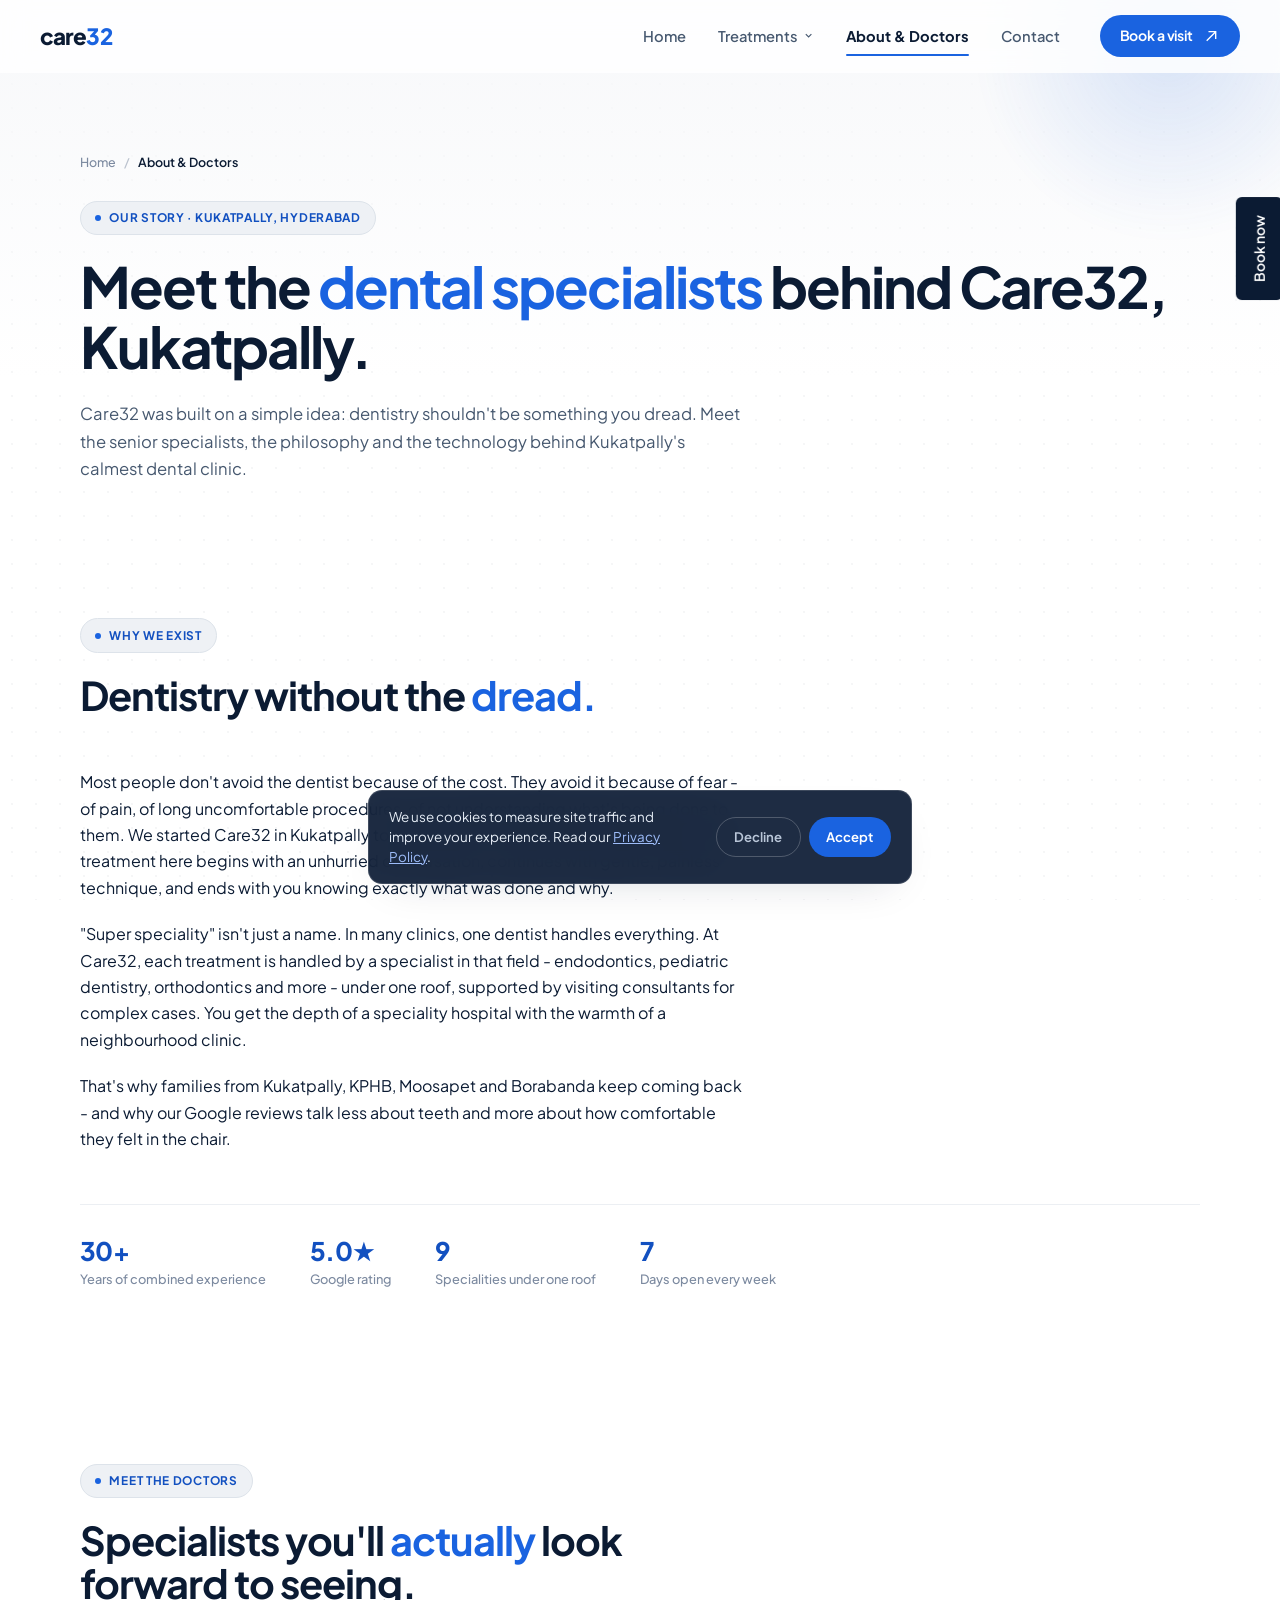
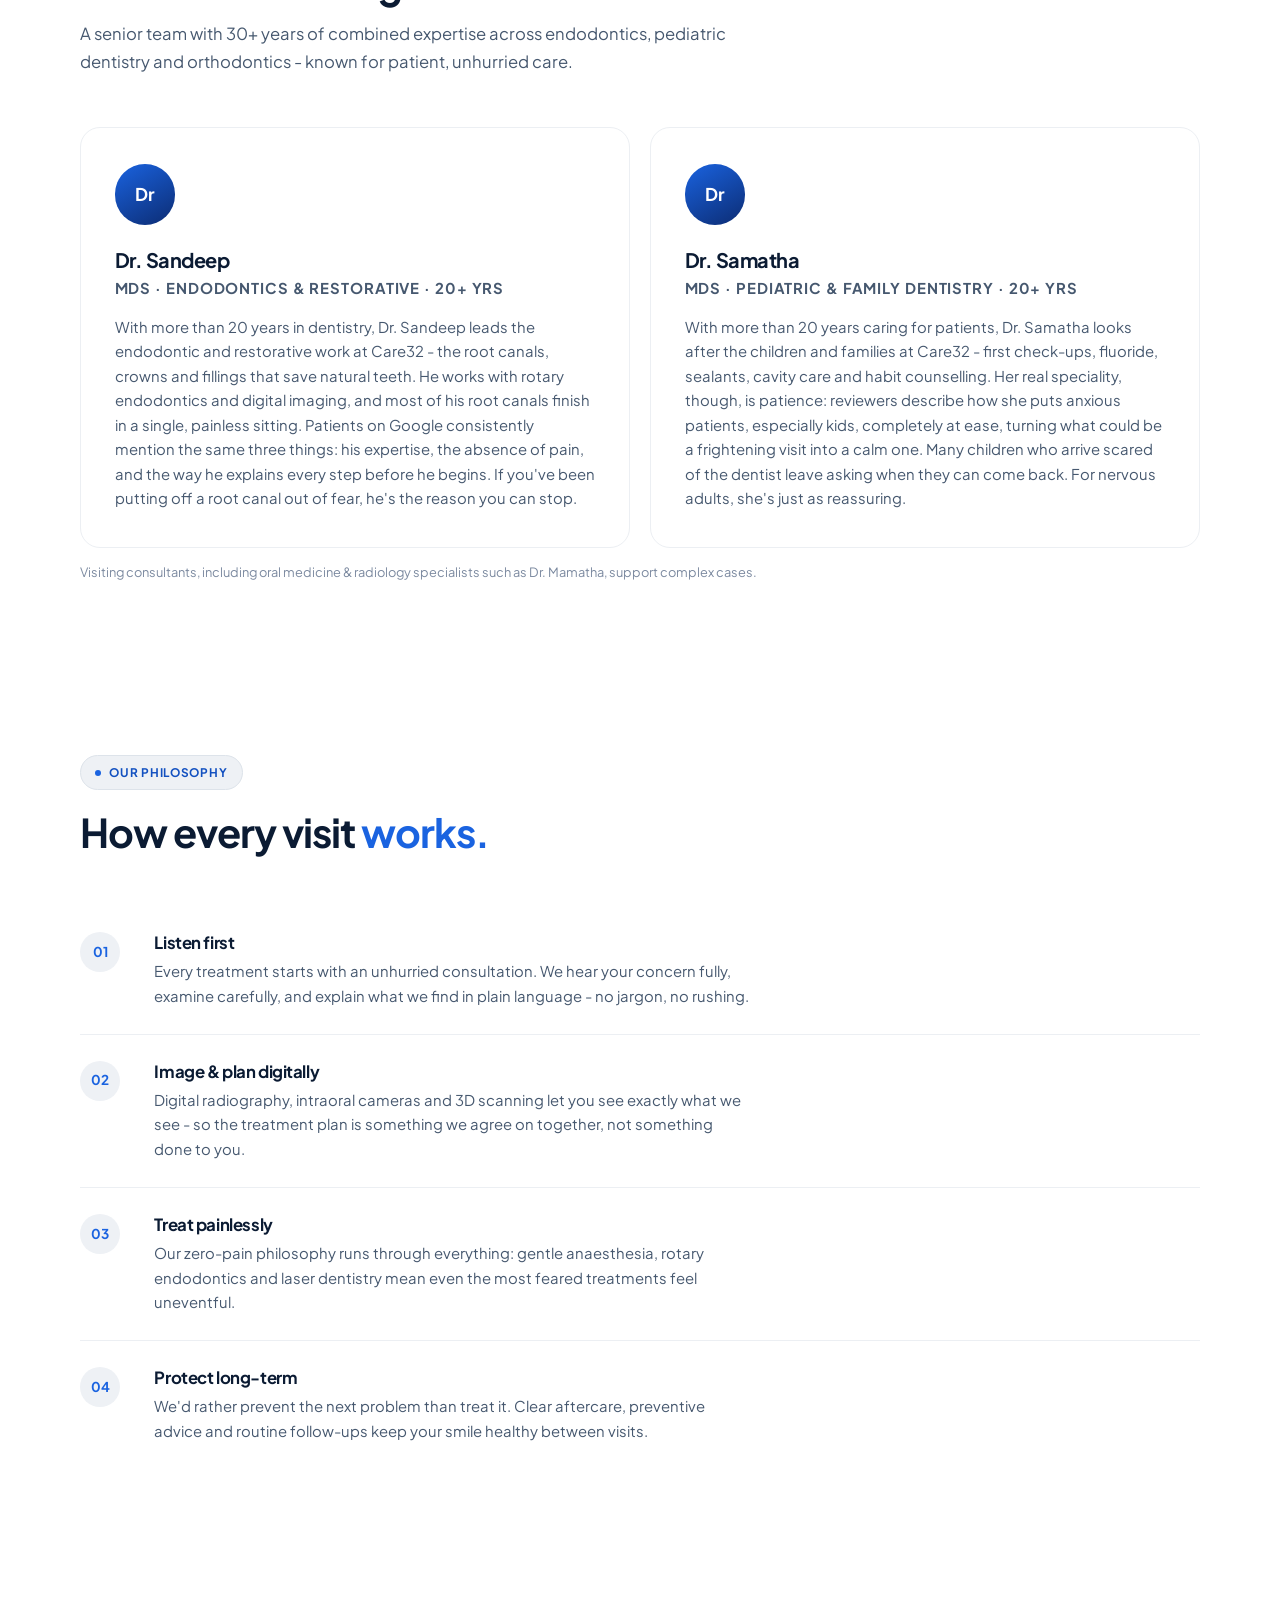
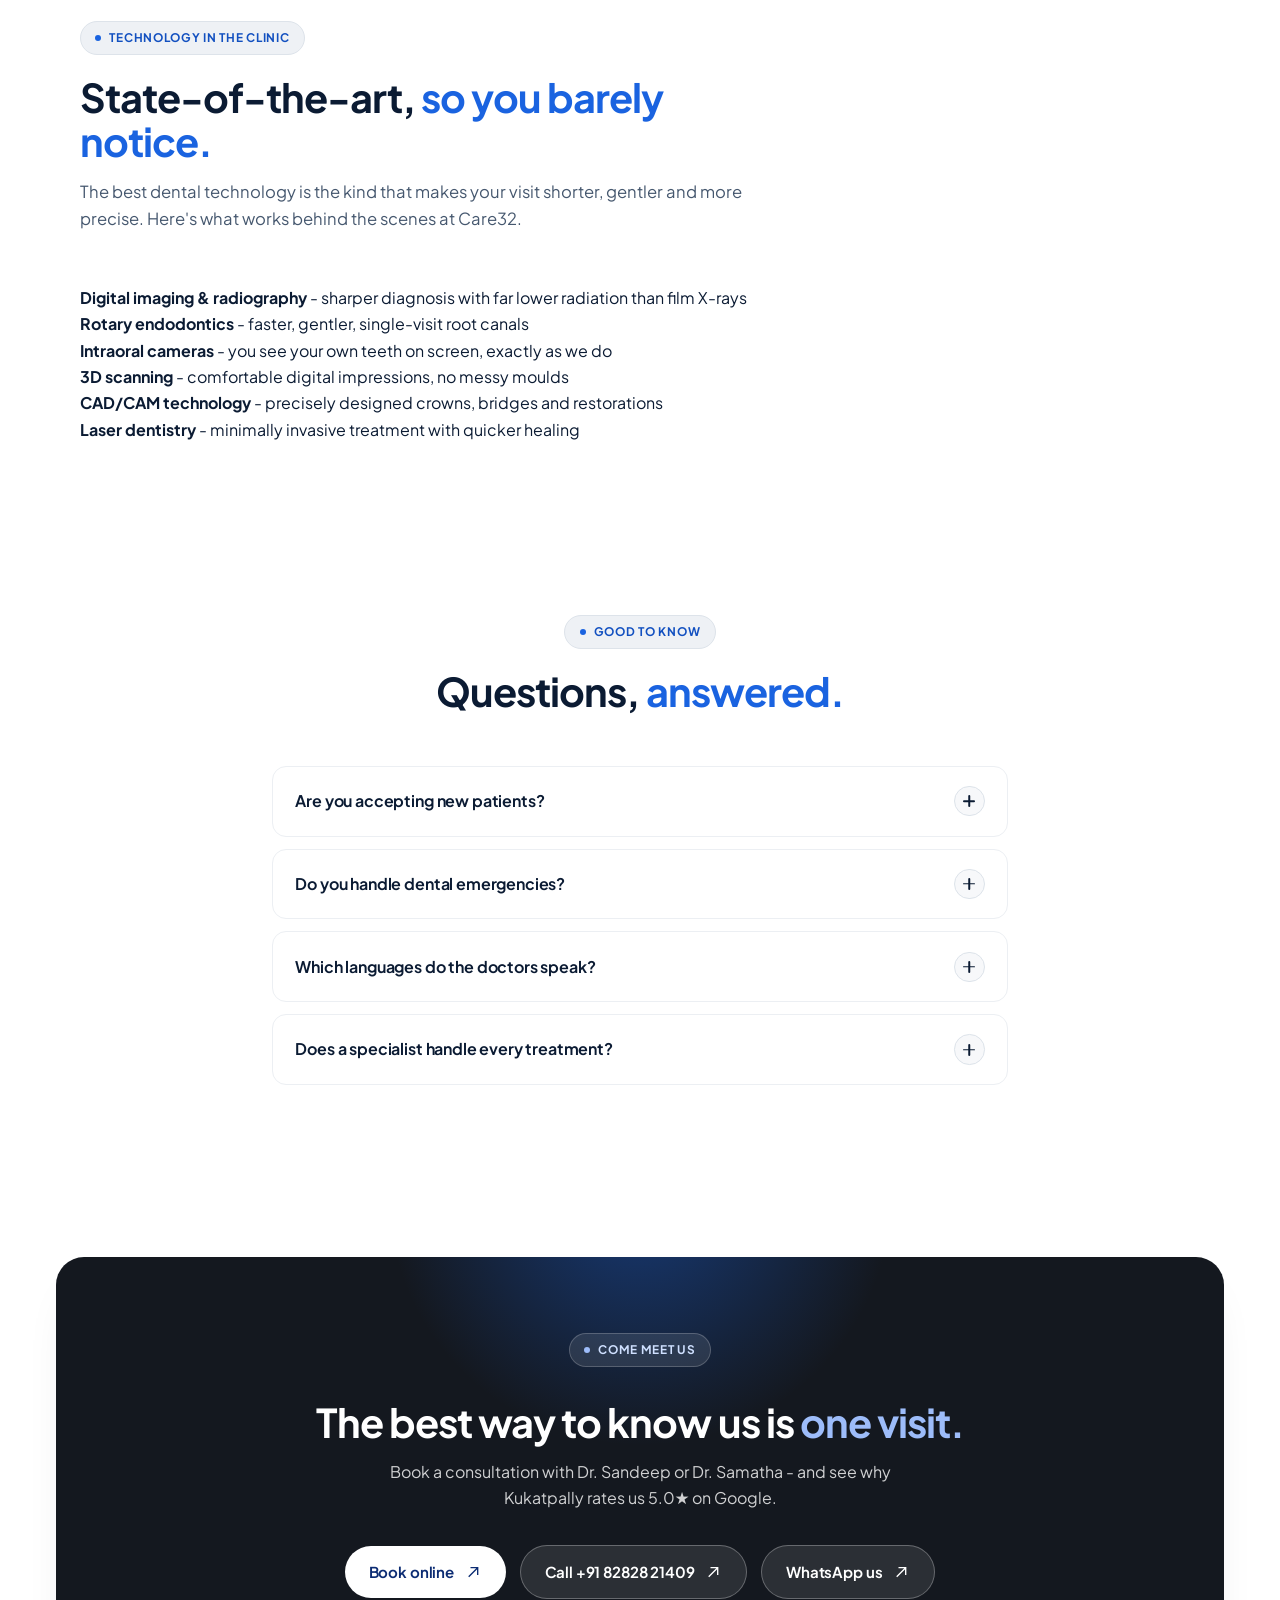
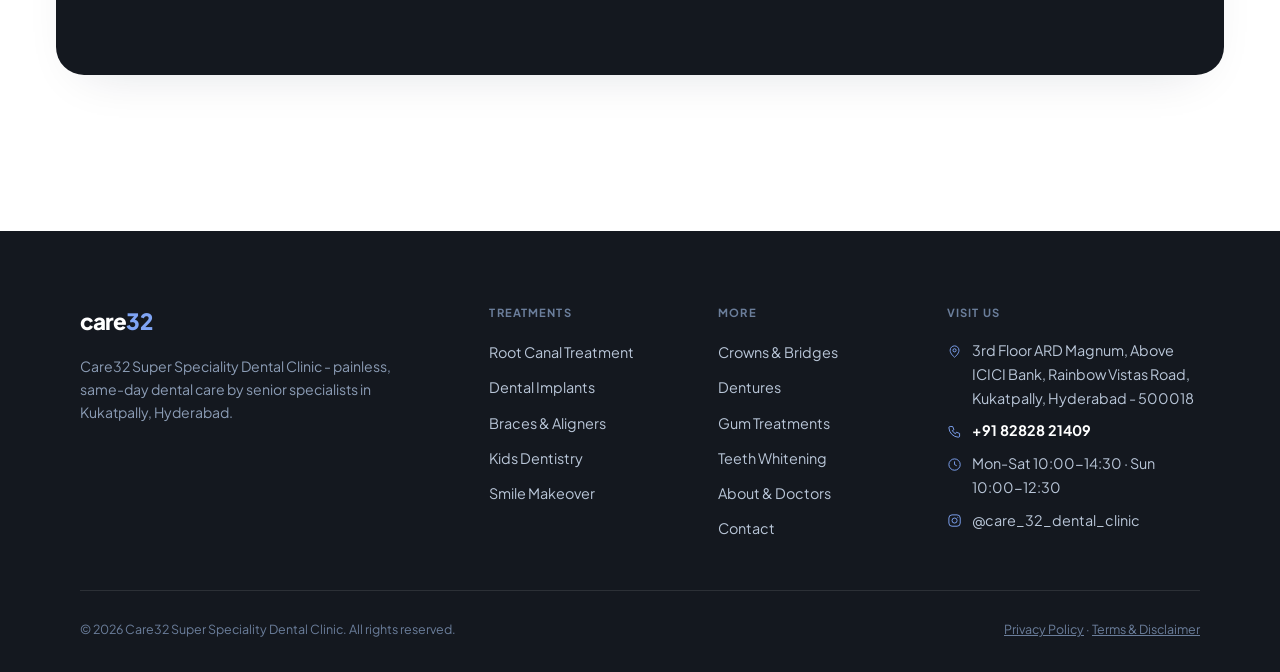
==== website/about.html @ 5b1e0d1e "Improve smile-explorer teeth; remove empty before/after slider - Smile explorer: redraw teeth as an " ====
<!DOCTYPE html>
<html lang="en-IN">
<head>
  <meta charset="UTF-8">
  <meta name="viewport" content="width=device-width, initial-scale=1.0">
  <title>About Us &amp; Our Dentists in Kukatpally | Care32</title>
  <meta name="description" content="Meet Dr. Sandeep & Dr. Samatha at Care32, Kukatpally - 30+ years of combined specialist expertise, painless treatment philosophy and a 5★ Google rating.">
  <link rel="canonical" href="https://www.care32.co.in/about.html">
  <meta property="og:type" content="website">
  <meta property="og:title" content="About Us &amp; Our Dentists in Kukatpally | Care32">
  <meta property="og:description" content="The story, specialists and technology behind Care32 Super Speciality Dental Clinic in Kukatpally, Hyderabad - anxiety-free dentistry by a senior team.">
  <meta property="og:url" content="https://www.care32.co.in/about.html">
  <meta property="og:locale" content="en_IN">
  <meta property="og:site_name" content="Care32 Super Speciality Dental Clinic">
  <link rel="preconnect" href="https://fonts.googleapis.com">
  <link rel="preconnect" href="https://fonts.gstatic.com" crossorigin>
  <link href="https://fonts.googleapis.com/css2?family=Plus+Jakarta+Sans:wght@400;500;600;700;800&display=swap" rel="stylesheet">
  <link rel="stylesheet" href="css/styles.css?v=36">
  <script type="application/ld+json">
  {
    "@context": "https://schema.org",
    "@graph": [
      {
        "@type": "AboutPage",
        "@id": "https://www.care32.co.in/about.html#webpage",
        "url": "https://www.care32.co.in/about.html",
        "name": "About Us & Our Dentists in Kukatpally | Care32",
        "about": { "@id": "https://www.care32.co.in/#clinic" },
        "lastReviewed": "2026-06-12"
      },
      {
        "@type": "Dentist",
        "@id": "https://www.care32.co.in/#clinic",
        "name": "Care32 Super Speciality Dental Clinic",
        "url": "https://www.care32.co.in/",
        "telephone": "+91-8282821409",
        "priceRange": "₹₹",
        "image": "https://www.care32.co.in/assets/care32-clinic.jpg",
        "address": {
          "@type": "PostalAddress",
          "streetAddress": "3rd Floor, ARD Magnum, Above ICICI Bank, Rainbow Vistas Road",
          "addressLocality": "Kukatpally, Hyderabad",
          "addressRegion": "Telangana",
          "postalCode": "500018",
          "addressCountry": "IN"
        },
        "hasMap": "https://www.google.com/maps/search/?api=1&query=Care32+Super+Speciality+Dental+Clinic+Kukatpally+Hyderabad",
        "openingHoursSpecification": [
          { "@type": "OpeningHoursSpecification", "dayOfWeek": ["Monday","Tuesday","Wednesday","Thursday","Friday","Saturday"], "opens": "10:00", "closes": "14:30" },
          { "@type": "OpeningHoursSpecification", "dayOfWeek": "Sunday", "opens": "10:00", "closes": "12:30" }
        ],
        "sameAs": [
          "https://www.instagram.com/care_32_dental_clinic"
        ],
        "medicalSpecialty": "Dentistry",
        "knowsAbout": ["Root Canal Treatment","Dental Implants","Dental Crowns and Bridges","Dentures","Braces and Clear Aligners","Pediatric Dentistry","Gum Disease Treatment","Teeth Whitening","Smile Makeover"]
      },
      {
        "@type": "Person",
        "name": "Dr. Sandeep",
        "jobTitle": "Dentist - Endodontics & Restorative Dentistry",
        "hasCredential": { "@type": "EducationalOccupationalCredential", "credentialCategory": "degree", "name": "MDS (Master of Dental Surgery)" },
        "knowsAbout": ["Root Canal Treatment","Dental Crowns","Restorative Dentistry"],
        "worksFor": { "@id": "https://www.care32.co.in/#clinic" }
      },
      {
        "@type": "Person",
        "name": "Dr. Samatha",
        "jobTitle": "Dentist - Pediatric & Family Dentistry",
        "hasCredential": { "@type": "EducationalOccupationalCredential", "credentialCategory": "degree", "name": "MDS (Master of Dental Surgery)" },
        "knowsAbout": ["Pediatric Dentistry","Preventive Dentistry","Family Dentistry"],
        "worksFor": { "@id": "https://www.care32.co.in/#clinic" }
      },
      {
        "@type": "BreadcrumbList",
        "itemListElement": [
          { "@type": "ListItem", "position": 1, "name": "Home", "item": "https://www.care32.co.in/" },
          { "@type": "ListItem", "position": 2, "name": "About & Doctors", "item": "https://www.care32.co.in/about.html" }
        ]
      }
    ]
  }
  </script>
</head>
<body>
  <!-- NAV -->
  <header class="nav-wrap">
    <nav class="nav" aria-label="Primary">
      <a class="nav-logo" href="index.html">care<span>32</span></a>
      <div class="nav-links">
        <a href="index.html">Home</a>
        <div class="nav-dd">
          <button class="nav-dd-trigger" aria-expanded="false" aria-haspopup="true">Treatments
            <svg viewBox="0 0 16 16" fill="none" stroke="currentColor" stroke-width="1.6" aria-hidden="true"><path d="M4 6l4 4 4-4"/></svg>
          </button>
          <div class="nav-dd-menu" role="menu">
            <a href="treatments/root-canal-treatment.html" role="menuitem">Root Canal Treatment</a>
            <a href="treatments/dental-implants.html" role="menuitem">Dental Implants</a>
            <a href="treatments/braces-and-clear-aligners.html" role="menuitem">Braces &amp; Clear Aligners</a>
            <a href="treatments/kids-dentistry.html" role="menuitem">Kids Dentistry</a>
            <a href="treatments/smile-makeover.html" role="menuitem">Smile Makeover</a>
            <a href="treatments/dental-crowns-and-bridges.html" role="menuitem">Crowns &amp; Bridges</a>
            <a href="treatments/dentures.html" role="menuitem">Dentures</a>
            <a href="treatments/gum-disease-treatment.html" role="menuitem">Gum Treatments</a>
            <a href="treatments/teeth-whitening.html" role="menuitem">Teeth Whitening</a>
            <a class="nav-dd-all" href="index.html#treatments" role="menuitem">View all treatments
              <svg viewBox="0 0 16 16" fill="none" stroke="currentColor" stroke-width="1.6" aria-hidden="true"><path d="M2 8h12M9 3l5 5-5 5"/></svg>
            </a>
          </div>
        </div>
        <a href="about.html" aria-current="page">About&nbsp;&amp;&nbsp;Doctors</a>
        <a href="contact.html">Contact</a>
      </div>
      <a class="btn btn-primary nav-cta" href="https://care32.setmore.com/" target="_blank" rel="noopener">
        Book a visit
        <span class="btn-orb"><svg viewBox="0 0 16 16" fill="none" stroke="currentColor" stroke-width="1.5"><path d="M3 13L13 3M5 3h8v8"/></svg></span>
      </a>
      <button class="nav-burger" aria-label="Open menu" aria-expanded="false"><span></span><span></span></button>
    </nav>
  </header>

  <!-- FULLSCREEN MENU -->
  <div class="menu-overlay">
    <nav aria-label="Mobile">
      <a href="index.html"><small>01</small> Home</a>
      <a href="index.html#treatments"><small>02</small> Treatments</a>
      <div class="menu-treat">
        <a href="treatments/root-canal-treatment.html">Root Canal</a>
        <a href="treatments/dental-implants.html">Dental Implants</a>
        <a href="treatments/braces-and-clear-aligners.html">Braces &amp; Aligners</a>
        <a href="treatments/kids-dentistry.html">Kids Dentistry</a>
        <a href="treatments/smile-makeover.html">Smile Makeover</a>
        <a href="treatments/dental-crowns-and-bridges.html">Crowns &amp; Bridges</a>
        <a href="treatments/dentures.html">Dentures</a>
        <a href="treatments/gum-disease-treatment.html">Gum Treatments</a>
        <a href="treatments/teeth-whitening.html">Teeth Whitening</a>
      </div>
      <a href="about.html" aria-current="page"><small>03</small> About &amp; Doctors</a>
      <a href="contact.html"><small>04</small> Contact</a>
      <a href="tel:+918282821409"><small>05</small> Book a visit</a>
    </nav>
    <div class="menu-meta">
      3rd Floor ARD Magnum, Rainbow Vistas Road, Kukatpally · <a href="tel:+918282821409">+91 82828 21409</a>
    </div>
  </div>

  <main>
    <!-- PAGE HERO -->
    <section class="page-hero">
      <div class="hero-bg" aria-hidden="true"></div>
      <div class="container">
        <ol class="breadcrumb" data-reveal>
          <li><a href="index.html">Home</a></li>
          <li aria-current="page">About &amp; Doctors</li>
        </ol>
        <p class="eyebrow" data-reveal>Our story · Kukatpally, Hyderabad</p>
        <h1 data-reveal>Meet the <em>dental specialists</em> behind Care32, Kukatpally.</h1>
        <p class="lede" data-reveal style="margin-top:1.5rem;">Care32 was built on a simple idea: dentistry shouldn't be something you dread. Meet the senior specialists, the philosophy and the technology behind Kukatpally's calmest dental clinic.</p>
      </div>
    </section>

    <!-- WHY WE EXIST -->
    <section class="section-tight">
      <div class="container">
        <div class="section-head" data-reveal>
          <p class="eyebrow">Why we exist</p>
          <h2>Dentistry without the <em>dread.</em></h2>
        </div>
        <div class="section-head" data-reveal>
          <p>Most people don't avoid the dentist because of the cost. They avoid it because of fear - of pain, of long uncomfortable procedures, of not understanding what's being done to them. We started Care32 in Kukatpally to take all three of those fears off the table. Every treatment here begins with an unhurried conversation, continues with gentle, painless technique, and ends with you knowing exactly what was done and why.</p>
          <p style="margin-top:1.25rem;">"Super speciality" isn't just a name. In many clinics, one dentist handles everything. At Care32, each treatment is handled by a specialist in that field - endodontics, pediatric dentistry, orthodontics and more - under one roof, supported by visiting consultants for complex cases. You get the depth of a speciality hospital with the warmth of a neighbourhood clinic.</p>
          <p style="margin-top:1.25rem;">That's why families from Kukatpally, KPHB, Moosapet and Borabanda keep coming back - and why our Google reviews talk less about teeth and more about how comfortable they felt in the chair.</p>
        </div>
        <div class="hero-trust" data-reveal-group>
          <div data-reveal><strong><span data-count="30" data-suffix="+">0</span></strong><span>Years of combined experience</span></div>
          <div data-reveal><strong><span data-count="5" data-suffix=".0★">0</span></strong><span>Google rating</span></div>
          <div data-reveal><strong><span data-count="9">0</span></strong><span>Specialities under one roof</span></div>
          <div data-reveal><strong><span data-count="7">0</span></strong><span>Days open every week</span></div>
        </div>
      </div>
    </section>

    <!-- DOCTORS -->
    <section class="section" id="doctors">
      <div class="container">
        <div class="section-head" data-reveal>
          <p class="eyebrow">Meet the doctors</p>
          <h2>Specialists you'll <em>actually</em> look forward to seeing.</h2>
          <p class="lede">A senior team with 30+ years of combined expertise across endodontics, pediatric dentistry and orthodontics - known for patient, unhurried care.</p>
        </div>
        <div class="doctor-grid" data-reveal-group>
          <div class="doctor-card" data-reveal>
            <div class="doctor-core" data-spot>
              <div class="doctor-avatar">Dr</div>
              <h3>Dr. Sandeep</h3>
              <p class="doctor-role">MDS · Endodontics &amp; Restorative · 20+ yrs</p>
              <p>With more than 20 years in dentistry, Dr. Sandeep leads the endodontic and restorative work at Care32 - the root canals, crowns and fillings that save natural teeth. He works with rotary endodontics and digital imaging, and most of his root canals finish in a single, painless sitting. Patients on Google consistently mention the same three things: his expertise, the absence of pain, and the way he explains every step before he begins. If you've been putting off a root canal out of fear, he's the reason you can stop.</p>
            </div>
          </div>
          <div class="doctor-card" data-reveal>
            <div class="doctor-core" data-spot>
              <div class="doctor-avatar">Dr</div>
              <h3>Dr. Samatha</h3>
              <p class="doctor-role">MDS · Pediatric &amp; Family Dentistry · 20+ yrs</p>
              <p>With more than 20 years caring for patients, Dr. Samatha looks after the children and families at Care32 - first check-ups, fluoride, sealants, cavity care and habit counselling. Her real speciality, though, is patience: reviewers describe how she puts anxious patients, especially kids, completely at ease, turning what could be a frightening visit into a calm one. Many children who arrive scared of the dentist leave asking when they can come back. For nervous adults, she's just as reassuring.</p>
            </div>
          </div>
        </div>
        <p class="table-note" data-reveal>Visiting consultants, including oral medicine &amp; radiology specialists such as Dr. Mamatha, support complex cases.</p>
      </div>
    </section>

    <!-- PHILOSOPHY -->
    <section class="section-tight">
      <div class="container">
        <div class="section-head" data-reveal>
          <p class="eyebrow">Our philosophy</p>
          <h2>How every visit <em>works.</em></h2>
        </div>
        <div class="steps" data-reveal>
          <div class="step"><div class="step-num">01</div><div><h3>Listen first</h3><p>Every treatment starts with an unhurried consultation. We hear your concern fully, examine carefully, and explain what we find in plain language - no jargon, no rushing.</p></div></div>
          <div class="step"><div class="step-num">02</div><div><h3>Image &amp; plan digitally</h3><p>Digital radiography, intraoral cameras and 3D scanning let you see exactly what we see - so the treatment plan is something we agree on together, not something done to you.</p></div></div>
          <div class="step"><div class="step-num">03</div><div><h3>Treat painlessly</h3><p>Our zero-pain philosophy runs through everything: gentle anaesthesia, rotary endodontics and laser dentistry mean even the most feared treatments feel uneventful.</p></div></div>
          <div class="step"><div class="step-num">04</div><div><h3>Protect long-term</h3><p>We'd rather prevent the next problem than treat it. Clear aftercare, preventive advice and routine follow-ups keep your smile healthy between visits.</p></div></div>
        </div>
      </div>
    </section>

    <!-- TECHNOLOGY -->
    <section class="section-tight">
      <div class="container">
        <div class="section-head" data-reveal>
          <p class="eyebrow">Technology in the clinic</p>
          <h2>State-of-the-art, <em>so you barely notice.</em></h2>
          <p class="lede">The best dental technology is the kind that makes your visit shorter, gentler and more precise. Here's what works behind the scenes at Care32.</p>
        </div>
        <ul class="ticks" data-reveal>
          <li><strong>Digital imaging &amp; radiography</strong> - sharper diagnosis with far lower radiation than film X-rays</li>
          <li><strong>Rotary endodontics</strong> - faster, gentler, single-visit root canals</li>
          <li><strong>Intraoral cameras</strong> - you see your own teeth on screen, exactly as we do</li>
          <li><strong>3D scanning</strong> - comfortable digital impressions, no messy moulds</li>
          <li><strong>CAD/CAM technology</strong> - precisely designed crowns, bridges and restorations</li>
          <li><strong>Laser dentistry</strong> - minimally invasive treatment with quicker healing</li>
        </ul>
      </div>
    </section>

    <!-- FAQ -->
    <section class="section" id="faq">
      <div class="container">
        <div class="section-head centered" data-reveal>
          <p class="eyebrow">Good to know</p>
          <h2>Questions, <em>answered.</em></h2>
        </div>
        <div class="faq-list" data-reveal>
          <div class="faq-item">
            <button class="faq-q" aria-expanded="false">Are you accepting new patients?<span class="faq-x"></span></button>
            <div class="faq-a"><p>Yes - new patients and families are always welcome. Call or WhatsApp <a href="tel:+918282821409">+91 82828 21409</a> and we'll usually confirm a slot the same day. Walk-ins are welcome too, though booked patients are seen first.</p></div>
          </div>
          <div class="faq-item">
            <button class="faq-q" aria-expanded="false">Do you handle dental emergencies?<span class="faq-x"></span></button>
            <div class="faq-a"><p>If you're in sudden pain, have a swelling, or have broken or knocked out a tooth, call us right away on <a href="tel:+918282821409">+91 82828 21409</a>. We'll guide you on what to do immediately and fit you in as early as possible.</p></div>
          </div>
          <div class="faq-item">
            <button class="faq-q" aria-expanded="false">Which languages do the doctors speak?<span class="faq-x"></span></button>
            <div class="faq-a"><p>Our team consults in Telugu, Hindi and English - so you can describe your concern, and understand your treatment plan, in the language you're most comfortable with.</p></div>
          </div>
          <div class="faq-item">
            <button class="faq-q" aria-expanded="false">Does a specialist handle every treatment?<span class="faq-x"></span></button>
            <div class="faq-a"><p>Yes - that's exactly what "super speciality" means. Each treatment is handled by a doctor focused on that field, from endodontics to pediatric dentistry and orthodontics, with visiting consultants supporting complex cases.</p></div>
          </div>
        </div>
      </div>
    </section>

    <!-- CTA -->
    <section class="cta-band section-tight">
      <div class="cta-shell" data-reveal>
        <div class="cta-core">
          <p class="eyebrow">Come meet us</p>
          <h2>The best way to know us is <em>one visit.</em></h2>
          <p>Book a consultation with Dr. Sandeep or Dr. Samatha - and see why Kukatpally rates us 5.0★ on Google.</p>
          <div class="hero-actions">
            <a class="btn btn-light" href="https://care32.setmore.com/" target="_blank" rel="noopener">Book online <span class="btn-orb"><svg viewBox="0 0 16 16" fill="none" stroke="currentColor" stroke-width="1.5"><path d="M3 13L13 3M5 3h8v8"/></svg></span></a>
            <a class="btn btn-ghost" href="tel:+918282821409">Call +91 82828 21409 <span class="btn-orb"><svg viewBox="0 0 16 16" fill="none" stroke="currentColor" stroke-width="1.5"><path d="M3 13L13 3M5 3h8v8"/></svg></span></a>
            <a class="btn btn-ghost" href="https://wa.me/918282821409" rel="noopener" target="_blank">
              WhatsApp us
              <span class="btn-orb"><svg viewBox="0 0 16 16" fill="none" stroke="currentColor" stroke-width="1.5"><path d="M3 13L13 3M5 3h8v8"/></svg></span>
            </a>
          </div>
        </div>
      </div>
    </section>
  </main>

  <!-- FOOTER -->
  <footer class="footer">
    <div class="container">
      <div class="footer-grid">
        <div class="footer-brand">
          <a class="nav-logo" href="index.html">care<span>32</span></a>
          <p>Care32 Super Speciality Dental Clinic - painless, same-day dental care by senior specialists in Kukatpally, Hyderabad.</p>
        </div>
        <div>
          <h4>Treatments</h4>
          <ul>
            <li><a href="treatments/root-canal-treatment.html">Root Canal Treatment</a></li>
            <li><a href="treatments/dental-implants.html">Dental Implants</a></li>
            <li><a href="treatments/braces-and-clear-aligners.html">Braces &amp; Aligners</a></li>
            <li><a href="treatments/kids-dentistry.html">Kids Dentistry</a></li>
            <li><a href="treatments/smile-makeover.html">Smile Makeover</a></li>
          </ul>
        </div>
        <div>
          <h4>More</h4>
          <ul>
            <li><a href="treatments/dental-crowns-and-bridges.html">Crowns &amp; Bridges</a></li>
            <li><a href="treatments/dentures.html">Dentures</a></li>
            <li><a href="treatments/gum-disease-treatment.html">Gum Treatments</a></li>
            <li><a href="treatments/teeth-whitening.html">Teeth Whitening</a></li>
            <li><a href="about.html">About &amp; Doctors</a></li>
            <li><a href="contact.html">Contact</a></li>
          </ul>
        </div>
        <div>
          <h4>Visit us</h4>
          <ul class="footer-contact">
            <li><span><svg class="ico" viewBox="0 0 24 24" fill="none" stroke="currentColor" stroke-width="1.5" aria-hidden="true"><path d="M12 21s-7-5.2-7-11a7 7 0 0 1 14 0c0 5.8-7 11-7 11z"/><circle cx="12" cy="10" r="2.5"/></svg></span><span>3rd Floor ARD Magnum, Above ICICI Bank, Rainbow Vistas Road, Kukatpally, Hyderabad - 500018</span></li>
            <li><span><svg class="ico" viewBox="0 0 24 24" fill="none" stroke="currentColor" stroke-width="1.5" aria-hidden="true"><path d="M5 4h4l2 5-2.5 1.5a11 11 0 0 0 5 5L15 13l5 2v4a2 2 0 0 1-2 2A16 16 0 0 1 3 6a2 2 0 0 1 2-2z"/></svg></span><a href="tel:+918282821409"><strong>+91 82828 21409</strong></a></li>
            <li><span><svg class="ico" viewBox="0 0 24 24" fill="none" stroke="currentColor" stroke-width="1.5" aria-hidden="true"><circle cx="12" cy="12" r="9"/><path d="M12 7v5l3.5 2"/></svg></span><span>Mon-Sat 10:00-14:30 · Sun 10:00-12:30</span></li>
            <li><span><svg class="ico" viewBox="0 0 24 24" fill="none" stroke="currentColor" stroke-width="1.5" aria-hidden="true"><rect x="3" y="3" width="18" height="18" rx="5"/><circle cx="12" cy="12" r="4"/><circle cx="17.2" cy="6.8" r="0.8" fill="currentColor" stroke="none"/></svg></span><a href="https://www.instagram.com/care_32_dental_clinic" rel="noopener" target="_blank">@care_32_dental_clinic</a></li>
          </ul>
        </div>
      </div>
      <div class="footer-bottom">
        <span>© 2026 Care32 Super Speciality Dental Clinic. All rights reserved.</span>
        <span><a href="privacy-policy.html">Privacy Policy</a> · <a href="terms.html">Terms &amp; Disclaimer</a></span>
      </div>
    </div>
  </footer>

  <a class="wa-float" href="https://wa.me/918282821409" rel="noopener" target="_blank" aria-label="Chat with Care32 on WhatsApp">
    <svg viewBox="0 0 24 24" fill="currentColor"><path d="M12 2a10 10 0 0 0-8.6 15.1L2 22l5-1.3A10 10 0 1 0 12 2zm5.2 14.2c-.2.6-1.3 1.2-1.8 1.2-.5.1-1 .2-3.3-.7-2.8-1.1-4.6-4-4.7-4.2-.1-.2-1.1-1.5-1.1-2.9s.7-2 1-2.3c.2-.3.5-.3.7-.3h.5c.2 0 .4 0 .6.5l.9 2.1c.1.2.1.4 0 .6l-.4.6-.5.5c-.2.2-.3.4-.1.7.2.3.8 1.4 1.8 2.2 1.3 1.1 2.3 1.5 2.6 1.6.3.1.5.1.7-.1l1-1.2c.2-.3.4-.2.7-.1l2 1c.3.1.5.2.6.4 0 .1 0 .8-.2 1.4z"/></svg>
  </a>

  <script src="js/main.js?v=36" defer></script>
  <!-- Setmore Anywhere "Book Now" widget -->
  <script id="anywhere_book_now_script" src="https://assets.setmore.com/integration/book-now/live/v1/anywhere-book-now.js"></script>
  <button id="Anywhere_button_iframe" class="anywhere-book-now-button" style="background-color: #0B1B33; color: #fff; border: none; padding: 12px 18px; font-size: 14px; font-weight: 600; border-radius: 6px; cursor: pointer; position: fixed; right: 0; top: 25%; z-index: 80; transform: translate(30%, 0) rotate(-90deg);" data-booking-url="https://care32.setmore.com" data-new-tab="false">Book now</button>
</body>
</html>
---- website/css/styles.css ----
/* ============================================================
   CARE32 - Super Speciality Dental Clinic, Kukatpally, Hyderabad
   Design system v3: "Clinical Modern" - photography-led, white
   surfaces, soft blue tints, pill buttons, large rounded photo
   panels, floating chips. Inspired by modern dental landing pages.
   Plus Jakarta Sans throughout. One blue accent, navy ink.
   ============================================================ */

:root {
  --bg: #FFFFFF;
  --bg-soft: #F7F8FA;
  --bg-tint: #EEF1F5;
  --bg-tint-2: #E3E8EF;
  --ink: #0B1B33;
  --navy: #0B1B33;
  --char: #14181F;
  --char-2: #1C212B;
  --slate: #46586F;
  --slate-soft: #7C8AA0;
  --blue: #1A63E0;
  --blue-deep: #1250C0;
  --blue-ink: #0C2C73;
  --line: #ECEFF3;
  --line-strong: #DDE3EA;
  --amber: #F2A93B;
  --white: #FFFFFF;

  --font: "Plus Jakarta Sans", -apple-system, "Segoe UI", sans-serif;
  --ease: cubic-bezier(0.16, 1, 0.3, 1);

  --r-pill: 999px;
  --r-xl: 28px;
  --r-lg: 20px;
  --r-md: 14px;
  --r-sm: 10px;

  --shadow-card: none;
  --shadow-lift: 0 20px 50px -28px rgba(11,27,51,0.16);
  --shadow-blue: none;
  --shadow-float: 0 16px 44px -22px rgba(11,27,51,0.18);
}

*, *::before, *::after { box-sizing: border-box; margin: 0; padding: 0; }

html { scroll-behavior: smooth; -webkit-text-size-adjust: 100%; }

body {
  font-family: var(--font);
  background: var(--bg);
  color: var(--ink);
  font-size: 1rem;
  line-height: 1.65;
  -webkit-font-smoothing: antialiased;
  overflow-x: hidden;
}

::selection { background: var(--blue); color: #fff; }

img { max-width: 100%; display: block; }
a { color: inherit; }
ul, ol { list-style: none; }
button { font: inherit; cursor: pointer; border: none; background: none; color: inherit; }

.grain { display: none; }

.container { max-width: 73rem; margin: 0 auto; padding: 0 1.5rem; }
.container-wide { max-width: 80rem; margin: 0 auto; padding: 0 1.5rem; }

/* ---- inline icons ---- */
.ico { width: 1.05em; height: 1.05em; flex-shrink: 0; vertical-align: -0.15em; display: inline-block; }
.footer-contact .ico { color: #7FA4F4; margin-top: 0.3em; }
.book-meta .ico { color: #9DBCF9; margin-top: 0.2em; }
.book-meta span { display: flex; gap: 0.55rem; align-items: flex-start; }
.review-byline .ico { width: 1.4em; height: 1.4em; color: var(--blue); }

/* ---- scroll progress ---- */
.scroll-progress {
  position: fixed; top: 0; left: 0; right: 0; height: 2px; z-index: 110;
  background: var(--blue);
  transform-origin: left; transform: scaleX(0); pointer-events: none;
}

/* ============ TYPOGRAPHY ============ */
h1, h2, h3 { font-weight: 700; letter-spacing: -0.025em; line-height: 1.1; color: var(--ink); }
h1 { font-size: clamp(2.2rem, 4.6vw, 3.55rem); letter-spacing: -0.035em; line-height: 1.06; }
h2 { font-size: clamp(1.7rem, 3.1vw, 2.5rem); }
h3 { font-size: 1.15rem; line-height: 1.3; }
h1 em, h2 em { font-style: normal; color: var(--blue); }

.lede { font-size: clamp(1.02rem, 1.3vw, 1.18rem); color: var(--slate); max-width: 40em; line-height: 1.65; }

.eyebrow {
  display: inline-flex; align-items: center; gap: 0.5rem;
  padding: 0.4rem 0.9rem; border-radius: var(--r-pill);
  background: var(--bg-tint); border: 1px solid var(--line-strong);
  font-size: 0.74rem; font-weight: 700; letter-spacing: 0.06em;
  text-transform: uppercase; color: var(--blue-deep);
  margin-bottom: 1.3rem;
}
.eyebrow::before { content: ""; width: 6px; height: 6px; border-radius: 50%; background: var(--blue); }

/* ============ BUTTONS (pill) ============ */
.btn {
  display: inline-flex; align-items: center; justify-content: center; gap: 0.6rem;
  padding: 0.85rem 1.5rem;
  border-radius: var(--r-pill);
  font-weight: 650; font-size: 0.94rem; letter-spacing: -0.01em;
  text-decoration: none;
  transition: background-color 0.25s var(--ease), border-color 0.25s var(--ease), box-shadow 0.3s var(--ease), transform 0.3s var(--ease), color 0.25s var(--ease);
}
.btn:active { transform: translateY(1px) scale(0.99); }
.btn .btn-orb {
  width: 1.15rem; height: 1.15rem; display: inline-flex; align-items: center; justify-content: center;
  flex-shrink: 0; transition: transform 0.3s var(--ease);
}
.btn:hover .btn-orb { transform: translateX(3px); }
.btn .btn-orb svg { width: 0.9rem; height: 0.9rem; }

.btn-primary { background: var(--blue); color: #fff; box-shadow: var(--shadow-blue); }
.btn-primary:hover { background: var(--blue-deep); transform: translateY(-2px); }

.btn-ghost { background: var(--white); color: var(--ink); border: 1px solid var(--line-strong); }
.btn-ghost:hover { border-color: var(--blue); color: var(--blue-deep); background: var(--bg-soft); }

.btn-light { background: var(--white); color: var(--blue-ink); }
.btn-light:hover { background: var(--bg-tint); transform: translateY(-2px); }

/* ============ NAV ============ */
.nav-wrap {
  position: fixed; top: 0; left: 0; right: 0; z-index: 100;
  background: rgba(255,255,255,0.82);
  backdrop-filter: blur(14px); -webkit-backdrop-filter: blur(14px);
  border-bottom: 1px solid transparent;
  transition: border-color 0.3s var(--ease), box-shadow 0.3s var(--ease);
}
.nav-wrap:has(.nav.scrolled) { border-bottom-color: var(--line); box-shadow: 0 4px 20px rgba(11,27,51,0.05); }
.nav {
  max-width: 78rem; margin: 0 auto; padding: 0 1.5rem;
  height: 4.5rem; display: flex; align-items: center; gap: 2.5rem;
}
.nav-logo { display: flex; align-items: baseline; text-decoration: none; font-size: 1.4rem; font-weight: 800; letter-spacing: -0.04em; color: var(--ink); }
.nav-logo span { color: var(--blue); }

.nav-links { display: flex; align-items: center; gap: 2rem; margin-left: auto; }
.nav-links a {
  position: relative; text-decoration: none; font-size: 0.92rem; font-weight: 550; color: var(--slate);
  padding: 0.3rem 0; transition: color 0.2s;
}
.nav-links a::after {
  content: ""; position: absolute; left: 0; bottom: -3px; height: 2px; width: 100%;
  background: var(--blue); border-radius: 2px; transform: scaleX(0); transform-origin: left;
  transition: transform 0.3s var(--ease);
}
.nav-links a:hover { color: var(--ink); }
.nav-links a[aria-current="page"] { color: var(--ink); font-weight: 700; }
.nav-links a[aria-current="page"]::after { transform: scaleX(1); }
.nav-cta { padding: 0.6rem 1.2rem; font-size: 0.88rem; }

.nav-burger {
  display: none; position: relative; width: 2.6rem; height: 2.6rem;
  border-radius: var(--r-md); border: 1px solid var(--line-strong); background: var(--white);
  margin-left: auto; flex-shrink: 0;
}
.nav-burger span { position: absolute; left: 50%; top: 50%; width: 1.05rem; height: 1.5px; background: var(--ink); border-radius: 2px; transition: transform 0.35s var(--ease); }
.nav-burger span:nth-child(1) { transform: translate(-50%, calc(-50% - 3.5px)); }
.nav-burger span:nth-child(2) { transform: translate(-50%, calc(-50% + 3.5px)); }
body.menu-open .nav-burger span:nth-child(1) { transform: translate(-50%, -50%) rotate(45deg); }
body.menu-open .nav-burger span:nth-child(2) { transform: translate(-50%, -50%) rotate(-45deg); }

.menu-overlay {
  position: fixed; inset: 0; z-index: 90; background: rgba(255,255,255,0.97);
  display: flex; flex-direction: column; justify-content: center; padding: 6rem 2rem 3rem;
  opacity: 0; visibility: hidden; pointer-events: none;
  transition: opacity 0.35s var(--ease), visibility 0.35s;
}
body.menu-open .menu-overlay { opacity: 1; visibility: visible; pointer-events: auto; }
.menu-overlay nav { display: flex; flex-direction: column; gap: 0.25rem; max-width: 34rem; margin: 0 auto; width: 100%; }
.menu-overlay a {
  font-size: clamp(1.5rem, 5vw, 2rem); font-weight: 700; letter-spacing: -0.03em;
  text-decoration: none; color: var(--ink); padding: 0.6rem 0;
  display: flex; align-items: baseline; gap: 1rem; border-bottom: 1px solid var(--line);
  opacity: 0; transform: translateY(1rem);
  transition: opacity 0.45s var(--ease), transform 0.45s var(--ease), color 0.2s;
}
.menu-overlay a small { font-size: 0.72rem; font-weight: 600; letter-spacing: 0.1em; color: var(--slate-soft); }
.menu-overlay a:hover { color: var(--blue); }
body.menu-open .menu-overlay a { opacity: 1; transform: translateY(0); }
body.menu-open .menu-overlay a:nth-child(1) { transition-delay: 0.05s; }
body.menu-open .menu-overlay a:nth-child(2) { transition-delay: 0.09s; }
body.menu-open .menu-overlay a:nth-child(3) { transition-delay: 0.13s; }
body.menu-open .menu-overlay a:nth-child(4) { transition-delay: 0.17s; }
body.menu-open .menu-overlay a:nth-child(5) { transition-delay: 0.21s; }
.menu-meta { max-width: 34rem; margin: 2rem auto 0; width: 100%; font-size: 0.85rem; color: var(--slate); opacity: 0; transition: opacity 0.5s 0.3s; }
body.menu-open .menu-meta { opacity: 1; }
.menu-meta a { font-weight: 650; color: var(--blue); opacity: 1; transform: none; padding: 0; display: inline; border: none; font-size: 0.9rem; }

/* ============ HERO (photo-led split) ============ */
.hero {
  position: relative; padding: 8.5rem 0 4.5rem;
  background: linear-gradient(180deg, var(--bg-soft) 0%, rgba(255,255,255,0) 55%);
}
.hero-bg { display: none; }
.hero-grid { display: grid; grid-template-columns: 1.05fr 0.95fr; gap: 4rem; align-items: center; }
.hero h1 { margin-bottom: 1.4rem; max-width: 12em; }
.hero .lede { margin-bottom: 2.1rem; }
.hero-actions { display: flex; flex-wrap: wrap; gap: 0.85rem; align-items: center; }

/* hero photo panel */
.hero-visual { position: relative; }
.hero-photo {
  position: relative; border-radius: var(--r-xl); overflow: hidden;
  aspect-ratio: 5 / 5.4; background: var(--bg-tint);
  box-shadow: var(--shadow-lift);
}
.hero-photo img { width: 100%; height: 100%; object-fit: cover; object-position: center top; }
.hero-photo::after {
  content: ""; position: absolute; inset: 0;
  background: linear-gradient(180deg, rgba(12,44,115,0) 55%, rgba(12,44,115,0.18) 100%);
}
.hero-blob {
  position: absolute; z-index: -1; border-radius: var(--r-xl);
  inset: 1.75rem -1.5rem -1.75rem 1.75rem;
  background: linear-gradient(150deg, var(--blue) 0%, var(--blue-ink) 100%);
  opacity: 0.06;
}
/* floating chips on hero photo */
.hero-rating {
  position: absolute; left: -1.1rem; bottom: 1.6rem; z-index: 2;
  background: #fff; border: 1px solid var(--line); border-radius: var(--r-lg);
  padding: 0.85rem 1.1rem; box-shadow: var(--shadow-float);
  display: flex; flex-direction: column; gap: 0.15rem; min-width: 9.5rem;
}
.hero-rating .stars { color: var(--amber); font-size: 0.85rem; letter-spacing: 0.12em; }
.hero-rating strong { font-size: 1.35rem; font-weight: 750; letter-spacing: -0.02em; }
.hero-rating span { font-size: 0.74rem; color: var(--slate-soft); font-weight: 500; }
.hero-statchip {
  position: absolute; right: -0.9rem; top: 1.6rem; z-index: 2;
  background: var(--blue-ink); color: #fff; border-radius: var(--r-lg);
  padding: 0.85rem 1.1rem; box-shadow: var(--shadow-float);
  display: flex; align-items: center; gap: 0.7rem;
}
.hero-statchip .hs-ico { width: 2.1rem; height: 2.1rem; border-radius: 50%; background: rgba(255,255,255,0.14); display: flex; align-items: center; justify-content: center; flex-shrink: 0; }
.hero-statchip .hs-ico svg { width: 1.1rem; height: 1.1rem; }
.hero-statchip strong { display: block; font-size: 0.9rem; font-weight: 700; line-height: 1.2; }
.hero-statchip span { font-size: 0.72rem; color: rgba(255,255,255,0.72); }

/* ============ TRUST / STAT BAND ============ */
.trust-band { background: transparent; }
.trust-grid { display: grid; grid-template-columns: repeat(4, 1fr); }
.trust-grid div { padding: 2.25rem 1.5rem; text-align: center; border-right: 1px solid var(--line); }
.trust-grid div:last-child { border-right: none; }
.trust-grid strong { display: block; font-size: clamp(1.7rem, 2.6vw, 2.3rem); font-weight: 750; letter-spacing: -0.03em; color: var(--blue-deep); line-height: 1.1; }
.trust-grid strong span { font-size: inherit; color: inherit; }
.trust-grid p { font-size: 0.8rem; color: var(--slate); margin-top: 0.3rem; font-weight: 500; }

/* hero-trust (used on About page stat row) */
.hero-trust { display: flex; flex-wrap: wrap; gap: 2rem 2.75rem; margin-top: 2.5rem; padding-top: 1.9rem; border-top: 1px solid var(--line); }
.hero-trust div strong { display: block; font-size: 1.6rem; font-weight: 750; letter-spacing: -0.02em; color: var(--blue-deep); line-height: 1.15; }
.hero-trust div strong span { font-size: inherit; color: inherit; }
.hero-trust div > span { font-size: 0.8rem; color: var(--slate-soft); font-weight: 500; }

/* ============ SECTIONS ============ */
.section { padding: 6rem 0; }
.section-tight { padding: 4.75rem 0; }
.section-head { max-width: 42rem; margin-bottom: 3.25rem; }
.section-head.centered { margin-left: auto; margin-right: auto; text-align: center; }
.section-head h2 { margin-bottom: 0.9rem; }
#treatments { background: var(--bg-soft); }

/* ============ ABOUT SPLIT (photo collage) ============ */
.about-split { display: grid; grid-template-columns: 1fr 1fr; gap: 4rem; align-items: center; }
.about-media { position: relative; }
.about-media .am-main {
  border-radius: var(--r-xl); overflow: hidden; aspect-ratio: 4 / 3.4;
  box-shadow: var(--shadow-lift); border: 1px solid var(--line);
}
.about-media .am-main img { width: 100%; height: 100%; object-fit: cover; }
.about-media .am-sub {
  position: absolute; right: -1.25rem; bottom: -1.75rem; width: 46%;
  border-radius: var(--r-lg); overflow: hidden; aspect-ratio: 4 / 3;
  border: 5px solid #fff; box-shadow: var(--shadow-float);
}
.about-media .am-sub img { width: 100%; height: 100%; object-fit: cover; }
.about-points { display: grid; gap: 1.1rem; margin-top: 1.75rem; }
.about-points li { display: flex; gap: 0.85rem; align-items: flex-start; }
.about-points .ap-ico {
  width: 2.4rem; height: 2.4rem; border-radius: var(--r-md); flex-shrink: 0;
  background: var(--bg-tint); color: var(--blue); display: flex; align-items: center; justify-content: center;
}
.about-points .ap-ico svg { width: 1.2rem; height: 1.2rem; }
.about-points strong { display: block; font-size: 0.98rem; font-weight: 700; color: var(--ink); margin-bottom: 0.1rem; }
.about-points span { font-size: 0.89rem; color: var(--slate); }

/* ============ BENTO SERVICES ============ */
.bento { display: grid; grid-template-columns: repeat(12, 1fr); gap: 1.1rem; }
.bento-card { position: relative; border-radius: var(--r-lg); text-decoration: none; transition: transform 0.3s var(--ease); }
.bento-card:hover { transform: translateY(-4px); }
.bento-core {
  height: 100%; border-radius: var(--r-lg); background: var(--white); padding: 2rem 1.85rem;
  border: 1px solid var(--line); box-shadow: var(--shadow-card);
  display: flex; flex-direction: column; gap: 0.85rem; position: relative; overflow: hidden;
  transition: border-color 0.3s var(--ease), box-shadow 0.3s var(--ease);
}
.bento-card:hover .bento-core { border-color: var(--blue); box-shadow: var(--shadow-lift); }
.bento-card.span-8 { grid-column: span 8; }
.bento-card.span-6 { grid-column: span 6; }
.bento-card.span-4 { grid-column: span 4; }
.bento-card.dark .bento-core { background: var(--char); border-color: var(--char-2); }
.bento-card.dark:hover .bento-core { border-color: var(--blue); }
.bento-card.dark h3 { color: #fff; }
.bento-card.dark p { color: rgba(255,255,255,0.8); }
.bento-card.minted .bento-core { background: var(--bg-tint); border-color: var(--bg-tint-2); }
.bento-icon { width: 2.9rem; height: 2.9rem; border-radius: var(--r-md); background: var(--bg-tint); color: var(--blue); display: flex; align-items: center; justify-content: center; transition: background-color 0.3s, color 0.3s; }
.bento-card.dark .bento-icon { background: rgba(255,255,255,0.12); color: #fff; }
.bento-card.minted .bento-icon { background: #fff; border: 1px solid var(--bg-tint-2); }
.bento-card:hover .bento-icon { background: var(--blue); color: #fff; }
.bento-card.dark:hover .bento-icon { background: #fff; color: var(--blue-ink); }
.bento-icon svg { width: 1.3rem; height: 1.3rem; }
.bento-core h3 { font-size: 1.18rem; }
.bento-core p { font-size: 0.9rem; color: var(--slate); line-height: 1.6; }
.bento-go { margin-top: auto; display: inline-flex; align-items: center; gap: 0.4rem; font-size: 0.82rem; font-weight: 700; color: var(--blue); }
.bento-card.dark .bento-go { color: #9DBCF9; }
.bento-go svg { width: 0.8rem; height: 0.8rem; transition: transform 0.25s var(--ease); }
.bento-card:hover .bento-go svg { transform: translateX(3px); }

[data-spot] { position: relative; }
[data-spot]::after {
  content: ""; position: absolute; inset: 0; border-radius: inherit; pointer-events: none;
  background: radial-gradient(15rem circle at var(--mx,50%) var(--my,50%), rgba(26,99,224,0.07), transparent 60%);
  opacity: 0; transition: opacity 0.35s var(--ease);
}
[data-spot]:hover::after { opacity: 1; }

/* ============ SMILE EXPLORER ============ */
.smile-wrap { border-radius: var(--r-xl); background: var(--white); border: 1px solid var(--line); box-shadow: var(--shadow-card); }
.smile-core { border-radius: var(--r-xl); background: var(--white); padding: 3rem 2.5rem; display: grid; grid-template-columns: 1.1fr 1fr; gap: 3rem; align-items: center; }
.smile-svg { width: 100%; height: auto; }
.smile-svg .gum { fill: #ECD3D4; }
.smile-svg .tooth { fill: #fff; stroke: #E0D7D7; stroke-width: 1.25; cursor: pointer; transition: fill 0.25s var(--ease), stroke 0.25s var(--ease), transform 0.3s var(--ease), filter 0.3s var(--ease); transform-box: fill-box; transform-origin: center bottom; }
.smile-svg .tooth:hover, .smile-svg .tooth.active { fill: var(--blue); stroke: var(--blue-deep); transform: translateY(-4px) scale(1.03); filter: drop-shadow(0 6px 10px rgba(26,99,224,0.22)); }
.smile-svg .tooth:focus-visible { outline: none; fill: var(--bg-tint); stroke: var(--blue); }
.smile-panel h3 { font-size: 1.3rem; margin-bottom: 0.5rem; }
.smile-panel p { color: var(--slate); font-size: 0.93rem; margin-bottom: 1.4rem; }
.smile-panel .smile-link { display: inline-flex; align-items: center; gap: 0.4rem; font-weight: 700; font-size: 0.88rem; color: var(--blue); text-decoration: none; }
.smile-panel .smile-link svg { width: 0.85rem; height: 0.85rem; }
.smile-hint { font-size: 0.7rem; font-weight: 600; letter-spacing: 0.1em; text-transform: uppercase; color: var(--slate-soft); margin-top: 1.5rem; }

/* ============ STEPS ============ */
.steps { display: grid; gap: 0; }
.step { display: grid; grid-template-columns: 3.25rem 1fr; gap: 1.4rem; padding: 1.6rem 0; border-bottom: 1px solid var(--line); }
.step:last-child { border-bottom: none; }
.step-num { width: 2.5rem; height: 2.5rem; border-radius: 50%; background: var(--bg-tint); color: var(--blue); display: flex; align-items: center; justify-content: center; font-size: 0.85rem; font-weight: 700; }
.step h3 { font-size: 1.05rem; margin-bottom: 0.35rem; }
.step p { color: var(--slate); font-size: 0.93rem; max-width: 40em; }

/* ============ DOCTORS ============ */
.doctor-grid { display: grid; grid-template-columns: repeat(2, 1fr); gap: 1.25rem; }
.doctor-card { border-radius: var(--r-lg); transition: transform 0.3s var(--ease); }
.doctor-card:hover { transform: translateY(-4px); }
.doctor-core { border-radius: var(--r-lg); background: var(--white); border: 1px solid var(--line); box-shadow: var(--shadow-card); padding: 2.25rem 2.1rem; height: 100%; transition: box-shadow 0.3s var(--ease), border-color 0.3s var(--ease); }
.doctor-card:hover .doctor-core { box-shadow: var(--shadow-lift); border-color: var(--blue); }
.doctor-avatar { width: 3.8rem; height: 3.8rem; border-radius: 50%; background: linear-gradient(150deg, var(--blue), var(--blue-ink)); color: #fff; display: flex; align-items: center; justify-content: center; font-size: 1.1rem; font-weight: 700; margin-bottom: 1.4rem; box-shadow: var(--shadow-blue); }
.doctor-core h3 { margin-bottom: 0.15rem; font-size: 1.25rem; }
.doctor-role { font-size: 0.74rem; font-weight: 700; letter-spacing: 0.06em; text-transform: uppercase; color: var(--blue); margin-bottom: 0.9rem; }
.doctor-core p { font-size: 0.93rem; color: var(--slate); }

/* ============ TESTIMONIALS ============ */
.quote-rail { display: flex; gap: 1.1rem; overflow-x: auto; scroll-snap-type: x mandatory; padding: 0.25rem 0.25rem 1.25rem; scrollbar-width: none; }
.quote-rail::-webkit-scrollbar { display: none; }
.quote-card { flex: 0 0 auto; flex-basis: 23rem; min-width: 18.5rem; scroll-snap-align: start; border-radius: var(--r-lg); transition: transform 0.3s var(--ease); }
.quote-card:hover { transform: translateY(-4px); }
.quote-core { border-radius: var(--r-lg); background: var(--white); border: 1px solid var(--line); box-shadow: var(--shadow-card); padding: 2rem 1.9rem; height: 100%; display: flex; flex-direction: column; gap: 1.1rem; }
.quote-stars { color: var(--amber); font-size: 0.85rem; letter-spacing: 0.15em; }
.quote-core blockquote { font-size: 0.97rem; font-weight: 500; line-height: 1.6; color: var(--ink); }
.quote-foot { margin-top: auto; display: flex; align-items: center; gap: 0.75rem; }
.quote-avatar { width: 2.6rem; height: 2.6rem; border-radius: 50%; flex-shrink: 0; background: var(--bg-tint); color: var(--blue-deep); display: flex; align-items: center; justify-content: center; font-weight: 700; font-size: 0.92rem; }
.quote-core cite { font-style: normal; font-size: 0.85rem; font-weight: 700; color: var(--ink); }
.quote-core cite span { display: block; font-weight: 500; font-size: 0.76rem; color: var(--slate-soft); }

/* ============ TABLES ============ */
.table-shell { border-radius: var(--r-lg); background: var(--white); border: 1px solid var(--line); box-shadow: var(--shadow-card); overflow: hidden; }
.table-core { border-radius: var(--r-lg); background: var(--white); overflow-x: auto; }
table.data { width: 100%; border-collapse: collapse; font-size: 0.92rem; min-width: 34rem; }
table.data th, table.data td { padding: 0.95rem 1.4rem; text-align: left; border-bottom: 1px solid var(--line); }
table.data tr:last-child td { border-bottom: none; }
table.data th { font-size: 0.7rem; letter-spacing: 0.08em; text-transform: uppercase; color: var(--slate-soft); font-weight: 700; background: var(--bg-soft); }
table.data td:first-child { font-weight: 650; }
table.data .check { color: var(--blue); font-weight: 700; }
.table-note { font-size: 0.8rem; color: var(--slate-soft); margin-top: 0.9rem; }

/* ============ BEFORE/AFTER ============ */
.ba-slider { position: relative; border-radius: var(--r-lg); overflow: hidden; aspect-ratio: 16/9; user-select: none; touch-action: none; border: 1px solid var(--line); box-shadow: var(--shadow-card); }
.ba-pane { position: absolute; inset: 0; display: flex; align-items: center; justify-content: center; }
.ba-before { background: linear-gradient(150deg, #9AA7B8, #6E7E93); }
.ba-after { background: linear-gradient(150deg, var(--blue), var(--blue-ink)); clip-path: inset(0 0 0 50%); }
.ba-pane span { font-size: 1.1rem; font-weight: 700; color: rgba(255,255,255,0.92); }
.ba-handle { position: absolute; top: 0; bottom: 0; left: 50%; width: 2px; background: #fff; cursor: ew-resize; }
.ba-handle::after { content: ""; position: absolute; top: 50%; left: 50%; transform: translate(-50%,-50%); width: 2.6rem; height: 2.6rem; border-radius: 50%; background-color: #fff; background-image: url("data:image/svg+xml,%3Csvg xmlns='http://www.w3.org/2000/svg' viewBox='0 0 24 24' fill='none' stroke='%230B1B33' stroke-width='1.5'%3E%3Cpath d='M8 8l-4 4 4 4M16 8l4 4-4 4'/%3E%3C/svg%3E"); background-size: 1rem; background-position: center; background-repeat: no-repeat; box-shadow: 0 4px 16px rgba(11,27,51,0.25); }

/* ============ CTA ============ */
.cta-band { padding-left: 1.5rem; padding-right: 1.5rem; }
.cta-shell { max-width: 73rem; margin: 0 auto; border-radius: var(--r-xl); box-shadow: var(--shadow-lift); }
.cta-core { border-radius: var(--r-xl); position: relative; overflow: hidden; background: var(--char); color: #fff; text-align: center; padding: 4.75rem 2rem; }
.cta-core::before { content: ""; position: absolute; width: 36rem; height: 36rem; border-radius: 50%; top: -22rem; left: 50%; transform: translateX(-50%); background: radial-gradient(circle, rgba(26,99,224,0.45), transparent 62%); }
.cta-core .eyebrow { background: rgba(255,255,255,0.1); border-color: rgba(255,255,255,0.2); color: #cfe0ff; position: relative; }
.cta-core .eyebrow::before { background: #9DBCF9; }
.cta-core h2 { color: #fff; margin-bottom: 0.9rem; position: relative; }
.cta-core h2 em { color: #9DBCF9; }
.cta-core p { color: rgba(255,255,255,0.8); max-width: 36em; margin: 0 auto 2.1rem; position: relative; }
.cta-core .hero-actions { justify-content: center; position: relative; }
.cta-core .btn-ghost { background: rgba(255,255,255,0.1); border-color: rgba(255,255,255,0.28); color: #fff; }
.cta-core .btn-ghost:hover { background: rgba(255,255,255,0.18); border-color: rgba(255,255,255,0.45); color: #fff; }

/* ============ FOOTER ============ */
.footer { background: var(--char); color: #AEB6C2; padding: 4.5rem 0 2rem; margin-top: 5rem; }
.footer-grid { display: grid; grid-template-columns: 2fr 1fr 1fr 1.4fr; gap: 3rem; padding-bottom: 3rem; border-bottom: 1px solid rgba(255,255,255,0.1); }
.footer .nav-logo { color: #fff; }
.footer .nav-logo span { color: #7FA4F4; }
.footer-brand p { font-size: 0.88rem; color: #8B9CB5; max-width: 24em; margin-top: 0.9rem; }
.footer h4 { font-size: 0.7rem; letter-spacing: 0.1em; text-transform: uppercase; color: #6B7E9B; margin-bottom: 1.1rem; font-weight: 700; }
.footer ul { display: grid; gap: 0.55rem; }
.footer ul a { text-decoration: none; font-size: 0.9rem; color: #B9C6D8; transition: color 0.2s; }
.footer ul a:hover { color: #fff; }
.footer-contact li { font-size: 0.9rem; color: #B9C6D8; display: flex; gap: 0.6rem; }
.footer-contact strong { color: #fff; }
.footer-bottom { display: flex; flex-wrap: wrap; justify-content: space-between; gap: 1rem; padding-top: 1.8rem; font-size: 0.78rem; color: #6B7E9B; }

/* ============ WHATSAPP FLOAT ============ */
.wa-float { position: fixed; right: 1.4rem; bottom: 1.4rem; z-index: 70; width: 3.3rem; height: 3.3rem; border-radius: 50%; background: #1FAF5E; color: #fff; display: flex; align-items: center; justify-content: center; box-shadow: 0 8px 22px rgba(31,175,94,0.4); transition: transform 0.25s var(--ease), box-shadow 0.25s var(--ease); }
.wa-float:hover { transform: scale(1.07); box-shadow: 0 12px 28px rgba(31,175,94,0.5); }
.wa-float svg { width: 1.5rem; height: 1.5rem; }

/* ============ SERVICE PAGE ============ */
.page-hero { padding: 9.5rem 0 3.75rem; position: relative; background: linear-gradient(180deg, var(--bg-soft) 0%, rgba(255,255,255,0) 70%); }
.page-hero .hero-bg { display: none; }
.breadcrumb { display: flex; flex-wrap: wrap; gap: 0.5rem; font-size: 0.78rem; font-weight: 500; color: var(--slate-soft); margin-bottom: 1.75rem; }
.breadcrumb a { text-decoration: none; color: var(--slate-soft); transition: color 0.2s; }
.breadcrumb a:hover { color: var(--blue); }
.breadcrumb li:not(:last-child)::after { content: "/"; margin-left: 0.5rem; opacity: 0.5; }
.breadcrumb [aria-current] { color: var(--ink); font-weight: 600; }
.page-hero .lede { margin-top: 1.25rem; }

.service-layout { display: grid; grid-template-columns: 1fr 20.5rem; gap: 4rem; align-items: start; }
.service-body > section { padding: 2.5rem 0; border-top: 1px solid var(--line); }
.service-body > section:first-child { border-top: none; padding-top: 0; }
.service-body h2 { font-size: clamp(1.4rem, 2.2vw, 1.8rem); margin-bottom: 1.1rem; }
.service-body p + p { margin-top: 0.9rem; }
.service-body p { color: var(--slate); font-size: 0.97rem; }
.service-body ul.ticks { display: grid; gap: 0.7rem; margin-top: 1.1rem; }
.service-body ul.ticks li { display: flex; gap: 0.75rem; align-items: flex-start; color: var(--slate); font-size: 0.95rem; }
.service-body ul.ticks li::before { content: "✓"; flex-shrink: 0; width: 1.35rem; height: 1.35rem; border-radius: 50%; background: var(--bg-tint); color: var(--blue); font-size: 0.65rem; font-weight: 700; display: flex; align-items: center; justify-content: center; margin-top: 0.22rem; }
.service-body ul.ticks li strong { color: var(--ink); }

.book-card { position: sticky; top: 6rem; }
.book-shell { border-radius: var(--r-lg); box-shadow: var(--shadow-lift); }
.book-core { border-radius: var(--r-lg); background: var(--char); color: #fff; padding: 2.1rem 1.9rem; }
.book-core h3 { color: #fff; font-size: 1.25rem; margin-bottom: 0.5rem; }
.book-core > p { font-size: 0.88rem; color: rgba(255,255,255,0.78); margin-bottom: 1.6rem; }
.book-core .btn { width: 100%; justify-content: space-between; margin-bottom: 0.7rem; }
.book-core .btn-ghost { background: rgba(255,255,255,0.1); border-color: rgba(255,255,255,0.24); color: #fff; }
.book-core .btn-ghost:hover { background: rgba(255,255,255,0.18); color: #fff; }
.book-meta { margin-top: 1.4rem; padding-top: 1.4rem; border-top: 1px solid rgba(255,255,255,0.12); font-size: 0.8rem; color: rgba(255,255,255,0.78); display: grid; gap: 0.45rem; }

.review-byline { display: flex; flex-wrap: wrap; gap: 0.75rem; align-items: center; margin-top: 2.5rem; padding: 1.1rem 1.4rem; border-radius: var(--r-md); background: var(--bg-tint); border: 1px solid var(--bg-tint-2); font-size: 0.82rem; color: var(--slate); }
.review-byline strong { color: var(--ink); }

/* ============ REVEAL ============ */
@media (prefers-reduced-motion: no-preference) {
  [data-reveal] { opacity: 0; transform: translateY(1.25rem); transition: opacity 0.55s var(--ease), transform 0.55s var(--ease); transition-delay: var(--reveal-delay, 0s); }
  [data-reveal].revealed { opacity: 1; transform: translateY(0); }
}

/* ============ RESPONSIVE ============ */
@media (max-width: 1024px) {
  .footer-grid { grid-template-columns: 1fr 1fr; }
  .service-layout { grid-template-columns: 1fr; }
  .book-card { position: static; }
}
@media (max-width: 880px) {
  .nav-links, .nav-cta { display: none; }
  .nav-burger { display: block; }
  .hero { padding-top: 7rem; }
  .hero-grid { grid-template-columns: 1fr; gap: 3rem; }
  .hero-visual { max-width: 30rem; margin: 0 auto; width: 100%; }
  .about-split { grid-template-columns: 1fr; gap: 3.5rem; }
  .about-media { max-width: 32rem; }
  .smile-core { grid-template-columns: 1fr; padding: 2rem 1.5rem; }
  .bento-card.span-8, .bento-card.span-6, .bento-card.span-4 { grid-column: span 12; }
  .doctor-grid { grid-template-columns: 1fr; }
  .trust-grid { grid-template-columns: repeat(2, 1fr); }
  .trust-grid div:nth-child(2) { border-right: none; }
  .trust-grid div:nth-child(1), .trust-grid div:nth-child(2) { border-bottom: 1px solid var(--line); }
  .section { padding: 4rem 0; }
  .section-tight { padding: 3.25rem 0; }
  .page-hero { padding-top: 8rem; }
}
@media (max-width: 560px) {
  .container, .container-wide { padding: 0 1.1rem; }
  .nav { padding: 0 1.1rem; }
  .footer-grid { grid-template-columns: 1fr; gap: 2rem; }
  .hero-actions .btn { width: 100%; }
  .cta-band { padding-left: 1.1rem; padding-right: 1.1rem; }
  .hero-rating { left: 0; }
  .hero-statchip { right: 0; }
  .about-media .am-sub { width: 50%; right: 0; }
}

/* ============================================================
   v3.1 ADDITIONS - FAQ accordion (restored), nav dropdown,
   glassmorphism, contact form
   ============================================================ */

/* ---- FAQ accordion ---- */
.faq-list { max-width: 46rem; margin: 0 auto; display: grid; gap: 0.75rem; }
.faq-item { border: 1px solid var(--line); border-radius: var(--r-md); background: #fff; transition: border-color 0.25s var(--ease), box-shadow 0.25s var(--ease); }
.faq-item.open { border-color: var(--blue); box-shadow: var(--shadow-card); }
.faq-q { width: 100%; display: flex; justify-content: space-between; align-items: center; gap: 1.25rem; padding: 1.2rem 1.4rem; text-align: left; font-size: 1rem; font-weight: 650; letter-spacing: -0.01em; color: var(--ink); transition: color 0.2s; }
.faq-q:hover { color: var(--blue); }
.faq-x { position: relative; width: 1.9rem; height: 1.9rem; border-radius: 50%; flex-shrink: 0; border: 1px solid var(--line-strong); background: var(--bg-soft); transition: transform 0.35s var(--ease), background-color 0.2s, border-color 0.2s, color 0.2s; }
.faq-x::before, .faq-x::after { content: ""; position: absolute; left: 50%; top: 50%; background: currentColor; border-radius: 2px; }
.faq-x::before { width: 0.75rem; height: 1.5px; transform: translate(-50%, -50%); }
.faq-x::after { width: 1.5px; height: 0.75rem; transform: translate(-50%, -50%); }
.faq-item.open .faq-x { transform: rotate(135deg); background: var(--blue); border-color: var(--blue); color: #fff; }
.faq-a { max-height: 0; overflow: hidden; transition: max-height 0.4s var(--ease); }
.faq-a p { padding: 0 1.4rem 1.3rem; color: var(--slate); font-size: 0.94rem; }
.faq-a a { color: var(--blue); font-weight: 600; }

/* ---- Nav dropdown (Treatments mega menu) ---- */
.nav-dd { position: relative; }
.nav-dd-trigger { display: inline-flex; align-items: center; gap: 0.35rem; font-family: inherit; font-size: 0.92rem; font-weight: 550; color: var(--slate); padding: 0.3rem 0; cursor: pointer; }
.nav-dd-trigger svg { width: 0.7rem; height: 0.7rem; transition: transform 0.3s var(--ease); }
.nav-dd:hover .nav-dd-trigger, .nav-dd.open .nav-dd-trigger { color: var(--ink); }
.nav-dd:hover .nav-dd-trigger svg, .nav-dd.open .nav-dd-trigger svg { transform: rotate(180deg); }
.nav-dd[data-active] .nav-dd-trigger { color: var(--ink); font-weight: 700; }
.nav-dd-menu {
  position: absolute; top: calc(100% + 0.85rem); left: 50%;
  transform: translateX(-50%) translateY(8px);
  width: 33rem; max-width: 92vw; padding: 0.85rem;
  display: grid; grid-template-columns: 1fr 1fr; gap: 0.15rem;
  background: rgba(255,255,255,0.82);
  -webkit-backdrop-filter: blur(22px) saturate(1.5); backdrop-filter: blur(22px) saturate(1.5);
  border: 1px solid var(--line); border-radius: var(--r-lg);
  box-shadow: var(--shadow-lift), inset 0 1px 0 rgba(255,255,255,0.6);
  opacity: 0; visibility: hidden; pointer-events: none; z-index: 100;
  transition: opacity 0.25s var(--ease), transform 0.25s var(--ease), visibility 0.25s;
}
.nav-dd-menu::before { content: ""; position: absolute; bottom: 100%; left: 0; right: 0; height: 0.85rem; }
.nav-dd:hover .nav-dd-menu, .nav-dd:focus-within .nav-dd-menu, .nav-dd.open .nav-dd-menu { opacity: 1; visibility: visible; pointer-events: auto; transform: translateX(-50%) translateY(0); }
.nav-dd-menu a { display: flex; align-items: center; gap: 0.5rem; padding: 0.62rem 0.7rem; border-radius: var(--r-md); font-size: 0.875rem; font-weight: 550; color: var(--slate); text-decoration: none; transition: background-color 0.2s, color 0.2s; }
.nav-dd-menu a::after { content: none !important; }
.nav-dd-menu a:hover { background: var(--bg-tint); color: var(--blue-deep); }
.nav-dd-menu .nav-dd-all { grid-column: 1 / -1; justify-content: center; gap: 0.45rem; margin-top: 0.35rem; background: var(--blue); color: #fff; font-weight: 650; }
.nav-dd-menu .nav-dd-all svg { width: 0.85rem; height: 0.85rem; }
.nav-dd-menu .nav-dd-all:hover { background: var(--blue-deep); color: #fff; }

/* mobile menu treatments sublist */
.menu-overlay .menu-treat { display: grid; grid-template-columns: 1fr 1fr; gap: 0.1rem 1rem; margin: 0.3rem 0 0.5rem; padding: 0.5rem 0 0.7rem; border-bottom: 1px solid var(--line); }
.menu-overlay .menu-treat a { font-size: 1rem; font-weight: 550; color: var(--slate); padding: 0.35rem 0; border: none; }
.menu-overlay .menu-treat a:hover { color: var(--blue); }

/* ---- Glassmorphism on floating chips ---- */
.hero-rating, .hero-statchip { -webkit-backdrop-filter: blur(16px) saturate(1.5); backdrop-filter: blur(16px) saturate(1.5); }
.hero-rating { background: rgba(255,255,255,0.68); border: 1px solid rgba(255,255,255,0.55); box-shadow: var(--shadow-float), inset 0 1px 0 rgba(255,255,255,0.75); }
.hero-statchip { background: rgba(20,24,31,0.55); border: 1px solid rgba(255,255,255,0.2); box-shadow: var(--shadow-float), inset 0 1px 0 rgba(255,255,255,0.2); }
.about-badge {
  position: absolute; left: -1.1rem; top: 1.5rem; z-index: 3;
  display: flex; align-items: center; gap: 0.7rem; padding: 0.75rem 1rem;
  border-radius: var(--r-lg);
  background: rgba(255,255,255,0.6); border: 1px solid rgba(255,255,255,0.6);
  -webkit-backdrop-filter: blur(16px) saturate(1.5); backdrop-filter: blur(16px) saturate(1.5);
  box-shadow: var(--shadow-float), inset 0 1px 0 rgba(255,255,255,0.7);
}
.about-badge .ab-ico { width: 2.2rem; height: 2.2rem; border-radius: 50%; background: var(--blue); color: #fff; display: flex; align-items: center; justify-content: center; flex-shrink: 0; }
.about-badge .ab-ico svg { width: 1.1rem; height: 1.1rem; }
.about-badge strong { display: block; font-size: 0.95rem; font-weight: 750; line-height: 1.1; color: var(--ink); }
.about-badge span { font-size: 0.72rem; color: var(--slate); }
@media (prefers-reduced-transparency: reduce) {
  .hero-rating, .about-badge { background: #fff; -webkit-backdrop-filter: none; backdrop-filter: none; }
  .hero-statchip { background: var(--char); -webkit-backdrop-filter: none; backdrop-filter: none; }
  .nav-dd-menu { background: #fff; -webkit-backdrop-filter: none; backdrop-filter: none; }
}

/* ---- Contact form ---- */
.form-card { border-radius: var(--r-lg); background: #fff; border: 1px solid var(--line); box-shadow: var(--shadow-card); padding: 1.9rem 1.8rem; }
.contact-form { display: grid; gap: 1.05rem; }
.form-row { display: grid; grid-template-columns: 1fr 1fr; gap: 1.05rem; }
.field { display: grid; gap: 0.4rem; }
.field label { font-size: 0.82rem; font-weight: 650; color: var(--ink); }
.field label .req { color: var(--blue); }
.field input, .field select, .field textarea { width: 100%; padding: 0.78rem 0.9rem; border: 1px solid var(--line-strong); border-radius: var(--r-sm); font: inherit; font-size: 0.92rem; color: var(--ink); background: var(--bg-soft); transition: border-color 0.2s, box-shadow 0.2s, background-color 0.2s; }
.field input::placeholder, .field textarea::placeholder { color: #75839A; }
.field input:focus, .field select:focus, .field textarea:focus { outline: none; border-color: var(--blue); background: #fff; box-shadow: 0 0 0 3px rgba(26,99,224,0.14); }
.field textarea { resize: vertical; min-height: 6rem; }
.field .err { font-size: 0.76rem; color: #C0392B; display: none; }
.field.invalid input, .field.invalid select, .field.invalid textarea { border-color: #C0392B; background: #fff; }
.field.invalid .err { display: block; }
.form-help { font-size: 0.78rem; color: var(--slate-soft); }
.contact-form .btn { width: 100%; justify-content: center; margin-top: 0.25rem; }
.form-success { display: none; align-items: center; gap: 0.85rem; padding: 1.05rem 1.25rem; border-radius: var(--r-md); background: #E9F7EF; border: 1px solid #BCE6CE; color: #1E7A45; font-size: 0.9rem; font-weight: 550; margin-bottom: 1.1rem; }
.form-success.show { display: flex; }
.form-success svg { width: 1.4rem; height: 1.4rem; flex-shrink: 0; }
@media (max-width: 560px) { .form-row { grid-template-columns: 1fr; } }

/* ============================================================
   v3.2 ADDITIONS - broad glassmorphism (booking sidebar + images)
   ============================================================ */

/* Booking sidebar -> frosted glass with a soft glow behind it */
.book-card { position: relative; }
.book-shell { position: relative; isolation: isolate; }
.book-shell::before {
  content: ""; position: absolute; z-index: -1; border-radius: var(--r-xl);
  inset: -1.4rem -1rem -1.4rem -1.4rem;
  background: radial-gradient(58% 55% at 28% 18%, rgba(26,99,224,0.34), transparent 70%),
              radial-gradient(65% 65% at 92% 88%, rgba(12,44,115,0.28), transparent 72%);
  filter: blur(10px);
}
.book-core {
  background: linear-gradient(155deg, rgba(20,24,31,0.9) 0%, rgba(28,33,43,0.82) 100%);
  -webkit-backdrop-filter: blur(20px) saturate(1.4); backdrop-filter: blur(20px) saturate(1.4);
  border: 1px solid rgba(255,255,255,0.12);
  box-shadow: var(--shadow-lift), inset 0 1px 0 rgba(255,255,255,0.16);
}

/* Glass framing on photos (hero + about) */
.hero-photo, .about-media .am-main, .about-media .am-sub {
  border: 1px solid rgba(255,255,255,0.55);
  box-shadow: var(--shadow-lift), inset 0 1px 0 rgba(255,255,255,0.5);
}
.about-media .am-sub { border-width: 5px; border-color: rgba(255,255,255,0.85); }

/* Subtle frosted glow accent inside internal page heroes */
.page-hero { isolation: isolate; }
.page-hero::after {
  content: ""; position: absolute; z-index: -1; pointer-events: none;
  width: 26rem; height: 26rem; border-radius: 50%; top: -10rem; right: -6rem;
  background: radial-gradient(circle, rgba(26,99,224,0.14), transparent 65%);
  filter: blur(8px);
}

@media (prefers-reduced-transparency: reduce) {
  .book-core { background: linear-gradient(155deg, var(--navy), var(--blue-ink)); -webkit-backdrop-filter: none; backdrop-filter: none; }
  .book-shell::before { display: none; }
}

/* ============================================================
   v3.3 - cookie consent banner + smile gallery
   ============================================================ */
.cookie-consent {
  position: fixed; left: 1rem; right: 1rem; bottom: 1rem; z-index: 95;
  max-width: 34rem; margin: 0 auto;
  display: flex; flex-wrap: wrap; align-items: center; gap: 0.75rem 1rem;
  padding: 1rem 1.25rem; border-radius: var(--r-md);
  background: rgba(11,27,51,0.92); color: #E6EDF6;
  -webkit-backdrop-filter: blur(14px); backdrop-filter: blur(14px);
  border: 1px solid rgba(255,255,255,0.14);
  box-shadow: var(--shadow-float);
  transform: translateY(150%); transition: transform 0.5s var(--ease);
}
.cookie-consent.show { transform: translateY(0); }
.cookie-consent p { font-size: 0.84rem; margin: 0; flex: 1 1 16rem; line-height: 1.5; }
.cookie-consent a { color: #9DBCF9; }
.cc-actions { display: flex; gap: 0.5rem; flex-shrink: 0; }
.cookie-consent button { padding: 0.5rem 1.1rem; border-radius: var(--r-pill); font-size: 0.82rem; font-weight: 650; cursor: pointer; }
.cc-decline { background: transparent; color: #B9C6D8; border: 1px solid rgba(255,255,255,0.22); }
.cc-decline:hover { color: #fff; }
.cc-accept { background: var(--blue); color: #fff; border: none; }
.cc-accept:hover { background: var(--blue-deep); }
body.consent-pending .wa-float { transform: translateY(160%); opacity: 0; pointer-events: none; }
@media (max-width: 560px) { .cookie-consent { flex-direction: column; align-items: stretch; } .cc-actions { justify-content: flex-end; } }

/* ---- Smile gallery (illustrative) ---- */
.gallery-grid { display: grid; grid-template-columns: repeat(4, 1fr); gap: 1rem; }
.gallery-item { position: relative; border-radius: var(--r-lg); overflow: hidden; aspect-ratio: 3 / 4; box-shadow: var(--shadow-card); border: 1px solid rgba(255,255,255,0.55); }
.gallery-item img { width: 100%; height: 100%; object-fit: cover; transition: transform 0.6s var(--ease); }
.gallery-item:hover img { transform: scale(1.05); }
.gallery-item::after { content: ""; position: absolute; inset: 0; background: linear-gradient(180deg, rgba(11,27,51,0) 55%, rgba(11,27,51,0.28) 100%); }
.gallery-note { font-size: 0.8rem; color: var(--slate-soft); margin-top: 1.25rem; text-align: center; }
@media (max-width: 880px) { .gallery-grid { grid-template-columns: repeat(2, 1fr); } }


/* ============================================================
   v4 - Apple-like flat + liquid glass: subtle dot pattern,
   depth via glass & hairlines (no hard shadows), blue = highlight only
   ============================================================ */
body { background-color: var(--bg); background-image: radial-gradient(rgba(11,27,51,0.04) 1px, transparent 1.4px); background-size: 24px 24px; background-attachment: fixed; }
.nav-wrap:has(.nav.scrolled) { box-shadow: 0 1px 0 rgba(11,27,51,0.06); }
.bento-card.dark:hover .bento-core { border-color: var(--char-2); }
.bento-card:hover .bento-core, .doctor-card:hover .doctor-core, .quote-card:hover { box-shadow: var(--shadow-lift); }
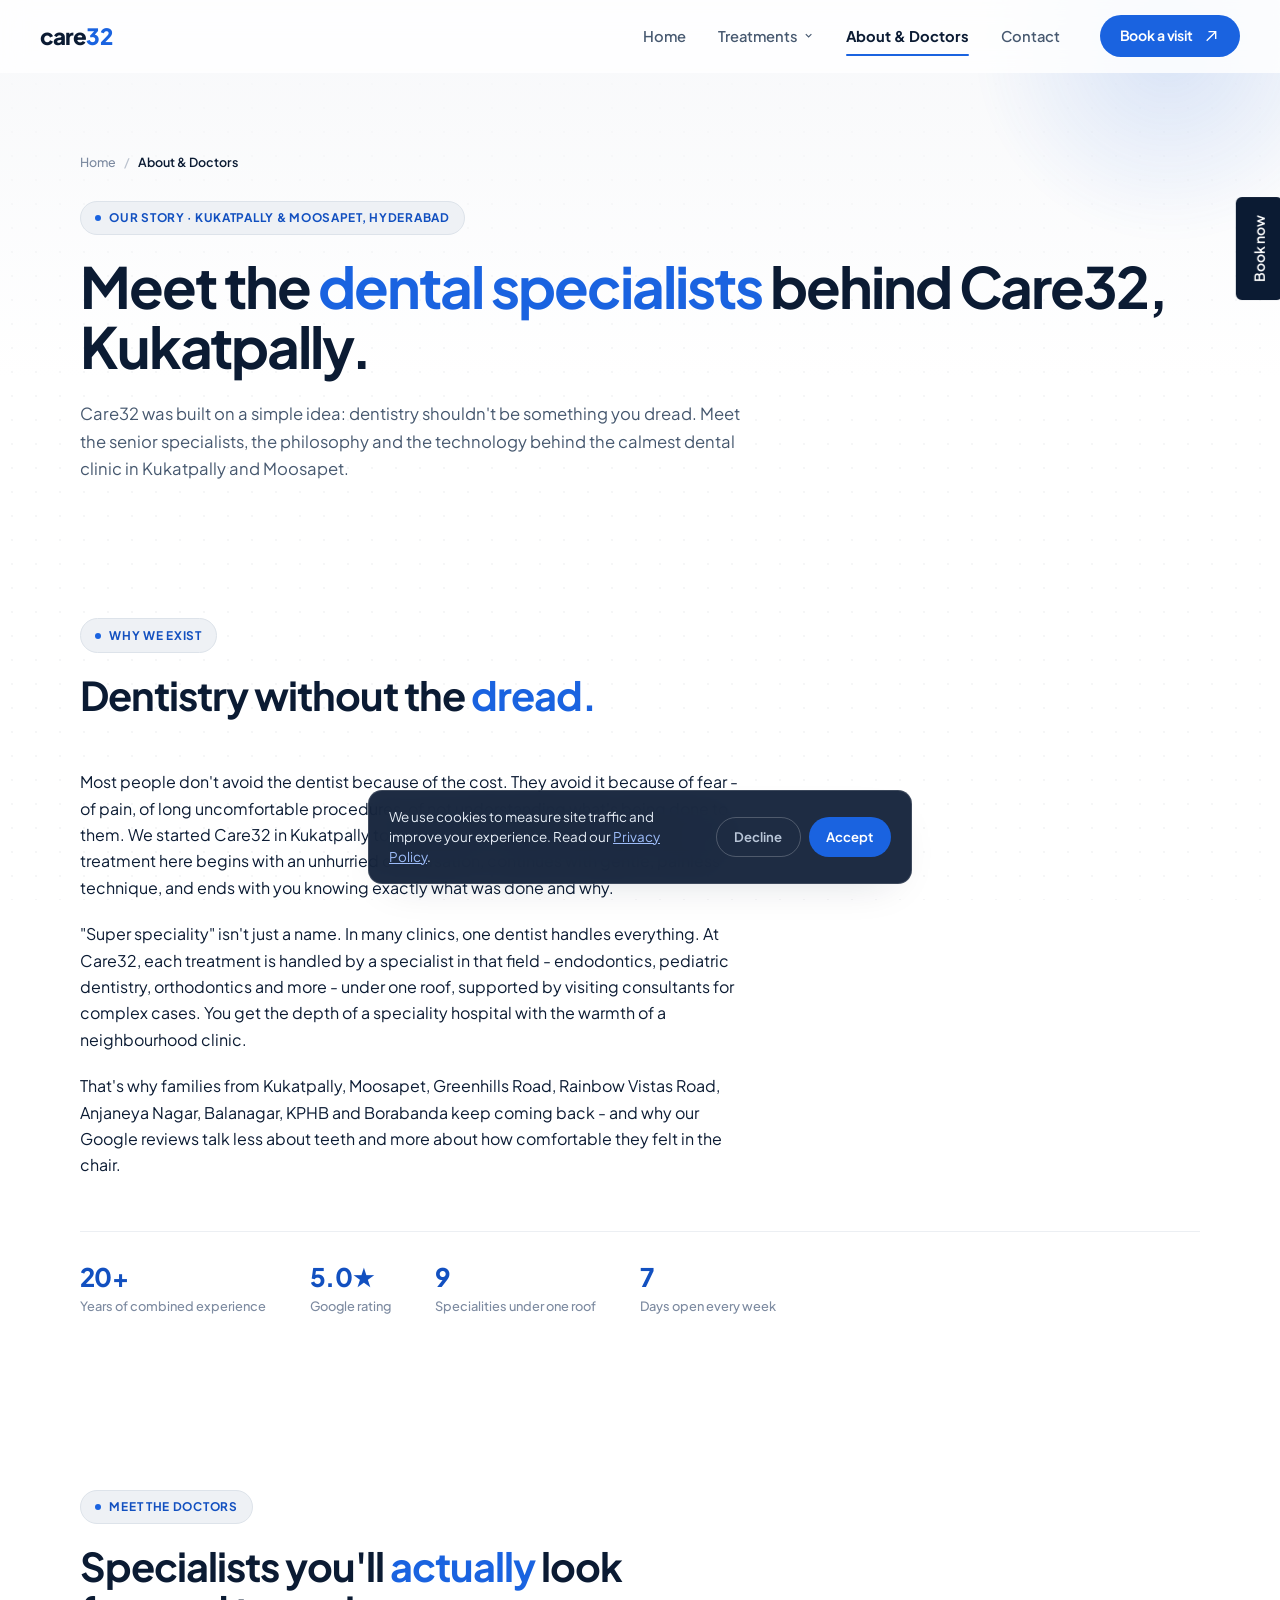
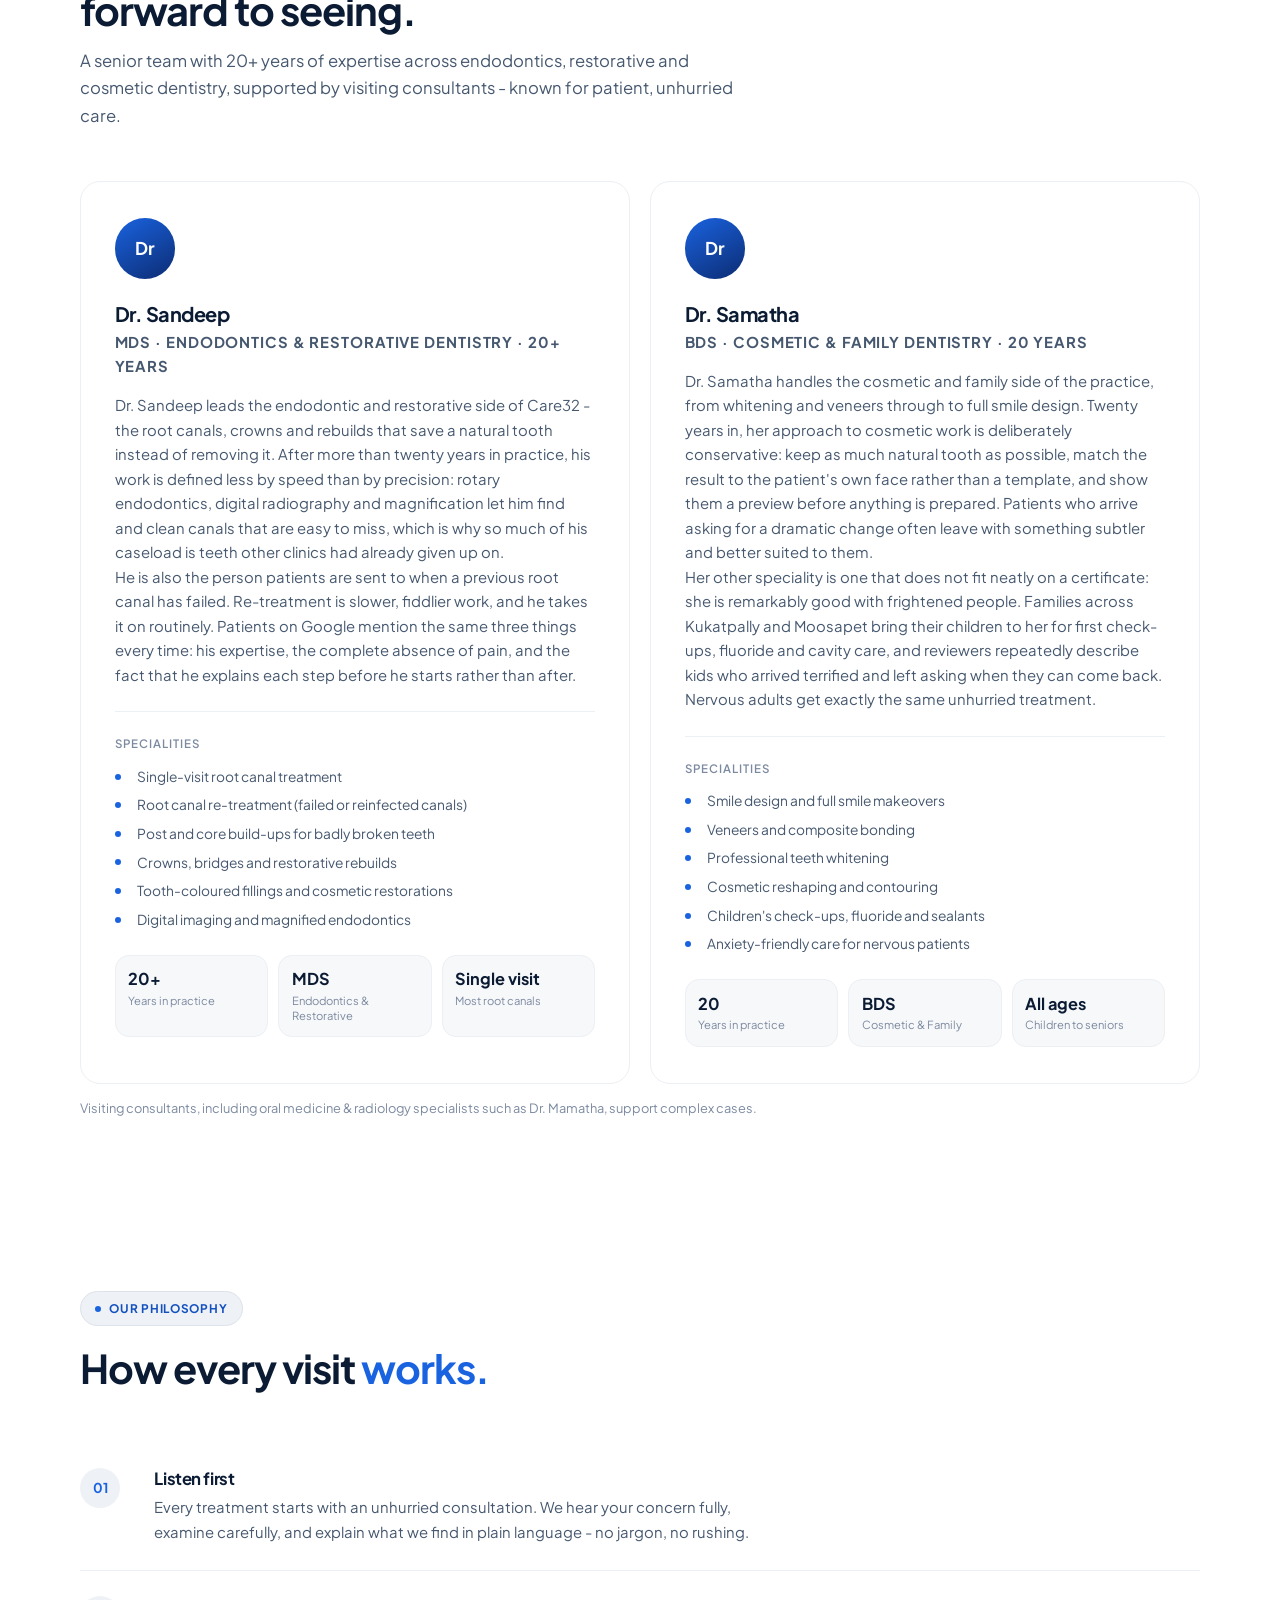
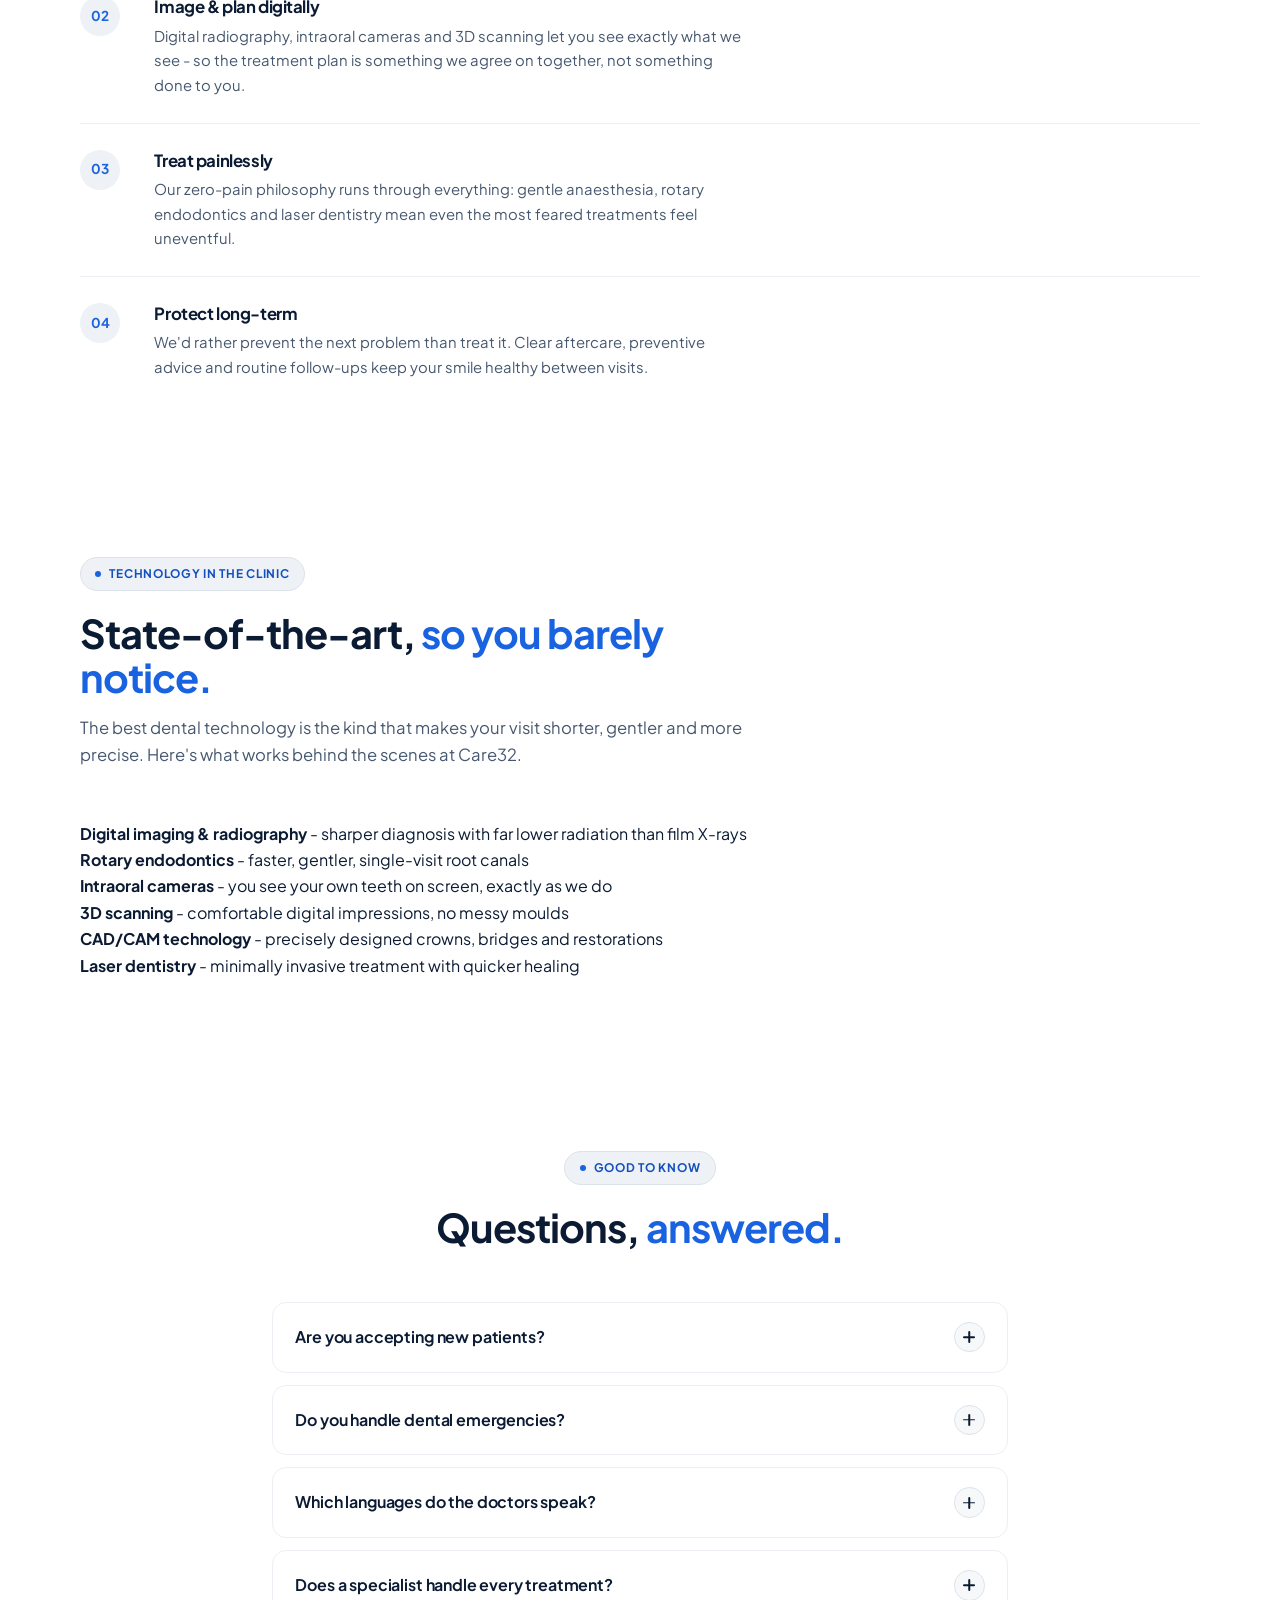
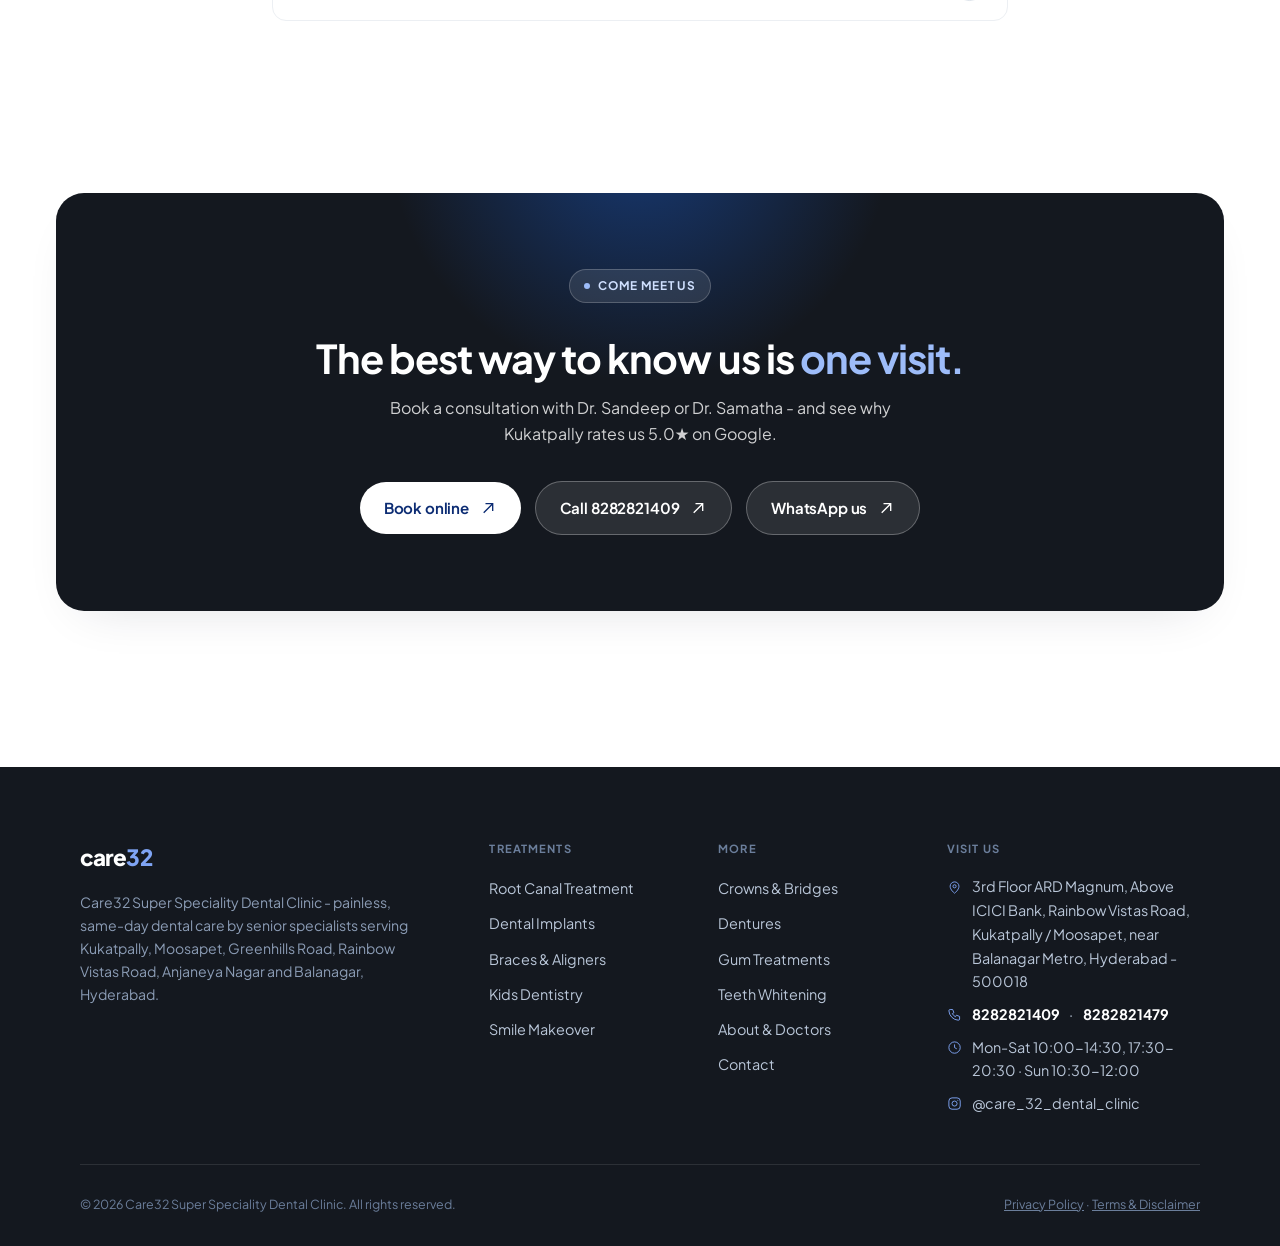
==== commit 13abcc65: "Update hours, phones, localities, doctor profiles and add maps Client-requested content pass:  Hours" ====
--- a/website/about.html
+++ b/website/about.html
@@ -3,39 +3,62 @@
 <head>
   <meta charset="UTF-8">
   <meta name="viewport" content="width=device-width, initial-scale=1.0">
+  <link rel="icon" href="favicon.svg" type="image/svg+xml">
+  <link rel="mask-icon" href="favicon.svg" color="#1A63E0">
+  <link rel="apple-touch-icon" href="favicon.svg">
+  <!-- Google Tag Manager + GA4 (Consent Mode v2) -->
+  <script>
+    window.dataLayer = window.dataLayer || [];
+    function gtag(){dataLayer.push(arguments);}
+    (function(){var c;try{c=localStorage.getItem('care32-consent');}catch(e){}
+      gtag('consent','default',{ad_storage:'denied',ad_user_data:'denied',ad_personalization:'denied',analytics_storage:(c==='granted')?'granted':'denied',wait_for_update:500});})();
+    gtag('js', new Date());
+    gtag('config','G-J74BWV9274');
+  </script>
+  <script async src="https://www.googletagmanager.com/gtag/js?id=G-J74BWV9274"></script>
+  <script>(function(w,d,s,l,i){w[l]=w[l]||[];w[l].push({'gtm.start':new Date().getTime(),event:'gtm.js'});var f=d.getElementsByTagName(s)[0],j=d.createElement(s),dl=l!='dataLayer'?'&l='+l:'';j.async=true;j.src='https://www.googletagmanager.com/gtm.js?id='+i+dl;f.parentNode.insertBefore(j,f);})(window,document,'script','dataLayer','GTM-PZJP28C');</script>
+  <!-- End Google Tag Manager + GA4 -->
   <title>About Us &amp; Our Dentists in Kukatpally | Care32</title>
-  <meta name="description" content="Meet Dr. Sandeep & Dr. Samatha at Care32, Kukatpally - 30+ years of combined specialist expertise, painless treatment philosophy and a 5★ Google rating.">
-  <link rel="canonical" href="https://www.care32.co.in/about.html">
+  <meta name="description" content="Meet Dr. Sandeep & Dr. Samatha at Care32, Kukatpally - 20+ years of combined specialist expertise, painless treatment philosophy and a 5★ Google rating.">
+  <link rel="canonical" href="https://care32.co.in/about.html">
   <meta property="og:type" content="website">
   <meta property="og:title" content="About Us &amp; Our Dentists in Kukatpally | Care32">
   <meta property="og:description" content="The story, specialists and technology behind Care32 Super Speciality Dental Clinic in Kukatpally, Hyderabad - anxiety-free dentistry by a senior team.">
-  <meta property="og:url" content="https://www.care32.co.in/about.html">
+  <meta property="og:url" content="https://care32.co.in/about.html">
   <meta property="og:locale" content="en_IN">
   <meta property="og:site_name" content="Care32 Super Speciality Dental Clinic">
   <link rel="preconnect" href="https://fonts.googleapis.com">
   <link rel="preconnect" href="https://fonts.gstatic.com" crossorigin>
   <link href="https://fonts.googleapis.com/css2?family=Plus+Jakarta+Sans:wght@400;500;600;700;800&display=swap" rel="stylesheet">
-  <link rel="stylesheet" href="css/styles.css?v=36">
+  <link rel="stylesheet" href="css/styles.css?v=40">
   <script type="application/ld+json">
   {
     "@context": "https://schema.org",
     "@graph": [
       {
         "@type": "AboutPage",
-        "@id": "https://www.care32.co.in/about.html#webpage",
-        "url": "https://www.care32.co.in/about.html",
+        "@id": "https://care32.co.in/about.html#webpage",
+        "url": "https://care32.co.in/about.html",
         "name": "About Us & Our Dentists in Kukatpally | Care32",
-        "about": { "@id": "https://www.care32.co.in/#clinic" },
+        "about": { "@id": "https://care32.co.in/#clinic" },
         "lastReviewed": "2026-06-12"
       },
       {
         "@type": "Dentist",
-        "@id": "https://www.care32.co.in/#clinic",
+        "@id": "https://care32.co.in/#clinic",
         "name": "Care32 Super Speciality Dental Clinic",
-        "url": "https://www.care32.co.in/",
-        "telephone": "+91-8282821409",
+        "url": "https://care32.co.in/",
+        "telephone": ["+91-8282821409", "+91-8282821479"],
+        "areaServed": [
+          { "@type": "Place", "name": "Kukatpally, Hyderabad" },
+          { "@type": "Place", "name": "Moosapet, Hyderabad" },
+          { "@type": "Place", "name": "Greenhills Road, Hyderabad" },
+          { "@type": "Place", "name": "Rainbow Vistas Road, Hyderabad" },
+          { "@type": "Place", "name": "Anjaneya Nagar, Hyderabad" },
+          { "@type": "Place", "name": "Balanagar, Hyderabad" }
+        ],
         "priceRange": "₹₹",
-        "image": "https://www.care32.co.in/assets/care32-clinic.jpg",
+        "image": "https://care32.co.in/assets/care32-clinic.jpg",
         "address": {
           "@type": "PostalAddress",
           "streetAddress": "3rd Floor, ARD Magnum, Above ICICI Bank, Rainbow Vistas Road",
@@ -47,7 +70,8 @@
         "hasMap": "https://www.google.com/maps/search/?api=1&query=Care32+Super+Speciality+Dental+Clinic+Kukatpally+Hyderabad",
         "openingHoursSpecification": [
           { "@type": "OpeningHoursSpecification", "dayOfWeek": ["Monday","Tuesday","Wednesday","Thursday","Friday","Saturday"], "opens": "10:00", "closes": "14:30" },
-          { "@type": "OpeningHoursSpecification", "dayOfWeek": "Sunday", "opens": "10:00", "closes": "12:30" }
+          { "@type": "OpeningHoursSpecification", "dayOfWeek": ["Monday","Tuesday","Wednesday","Thursday","Friday","Saturday"], "opens": "17:30", "closes": "20:30" },
+          { "@type": "OpeningHoursSpecification", "dayOfWeek": "Sunday", "opens": "10:30", "closes": "12:00" }
         ],
         "sameAs": [
           "https://www.instagram.com/care_32_dental_clinic"
@@ -61,7 +85,7 @@
         "jobTitle": "Dentist - Endodontics & Restorative Dentistry",
         "hasCredential": { "@type": "EducationalOccupationalCredential", "credentialCategory": "degree", "name": "MDS (Master of Dental Surgery)" },
         "knowsAbout": ["Root Canal Treatment","Dental Crowns","Restorative Dentistry"],
-        "worksFor": { "@id": "https://www.care32.co.in/#clinic" }
+        "worksFor": { "@id": "https://care32.co.in/#clinic" }
       },
       {
         "@type": "Person",
@@ -69,13 +93,13 @@
         "jobTitle": "Dentist - Pediatric & Family Dentistry",
         "hasCredential": { "@type": "EducationalOccupationalCredential", "credentialCategory": "degree", "name": "MDS (Master of Dental Surgery)" },
         "knowsAbout": ["Pediatric Dentistry","Preventive Dentistry","Family Dentistry"],
-        "worksFor": { "@id": "https://www.care32.co.in/#clinic" }
+        "worksFor": { "@id": "https://care32.co.in/#clinic" }
       },
       {
         "@type": "BreadcrumbList",
         "itemListElement": [
-          { "@type": "ListItem", "position": 1, "name": "Home", "item": "https://www.care32.co.in/" },
-          { "@type": "ListItem", "position": 2, "name": "About & Doctors", "item": "https://www.care32.co.in/about.html" }
+          { "@type": "ListItem", "position": 1, "name": "Home", "item": "https://care32.co.in/" },
+          { "@type": "ListItem", "position": 2, "name": "About & Doctors", "item": "https://care32.co.in/about.html" }
         ]
       }
     ]
@@ -83,6 +107,9 @@
   </script>
 </head>
 <body>
+  <!-- Google Tag Manager (noscript) -->
+  <noscript><iframe src="https://www.googletagmanager.com/ns.html?id=GTM-PZJP28C" height="0" width="0" style="display:none;visibility:hidden"></iframe></noscript>
+  <!-- End Google Tag Manager (noscript) -->
   <!-- NAV -->
   <header class="nav-wrap">
     <nav class="nav" aria-label="Primary">
@@ -140,7 +167,7 @@
       <a href="tel:+918282821409"><small>05</small> Book a visit</a>
     </nav>
     <div class="menu-meta">
-      3rd Floor ARD Magnum, Rainbow Vistas Road, Kukatpally · <a href="tel:+918282821409">+91 82828 21409</a>
+      3rd Floor ARD Magnum, Rainbow Vistas Road, Kukatpally / Moosapet · <a href="tel:+918282821409">8282821409</a> · <a href="tel:+918282821479">8282821479</a>
     </div>
   </div>
 
@@ -153,9 +180,9 @@
           <li><a href="index.html">Home</a></li>
           <li aria-current="page">About &amp; Doctors</li>
         </ol>
-        <p class="eyebrow" data-reveal>Our story · Kukatpally, Hyderabad</p>
+        <p class="eyebrow" data-reveal>Our story · Kukatpally &amp; Moosapet, Hyderabad</p>
         <h1 data-reveal>Meet the <em>dental specialists</em> behind Care32, Kukatpally.</h1>
-        <p class="lede" data-reveal style="margin-top:1.5rem;">Care32 was built on a simple idea: dentistry shouldn't be something you dread. Meet the senior specialists, the philosophy and the technology behind Kukatpally's calmest dental clinic.</p>
+        <p class="lede" data-reveal style="margin-top:1.5rem;">Care32 was built on a simple idea: dentistry shouldn't be something you dread. Meet the senior specialists, the philosophy and the technology behind the calmest dental clinic in Kukatpally and Moosapet.</p>
       </div>
     </section>
 
@@ -169,10 +196,10 @@
         <div class="section-head" data-reveal>
           <p>Most people don't avoid the dentist because of the cost. They avoid it because of fear - of pain, of long uncomfortable procedures, of not understanding what's being done to them. We started Care32 in Kukatpally to take all three of those fears off the table. Every treatment here begins with an unhurried conversation, continues with gentle, painless technique, and ends with you knowing exactly what was done and why.</p>
           <p style="margin-top:1.25rem;">"Super speciality" isn't just a name. In many clinics, one dentist handles everything. At Care32, each treatment is handled by a specialist in that field - endodontics, pediatric dentistry, orthodontics and more - under one roof, supported by visiting consultants for complex cases. You get the depth of a speciality hospital with the warmth of a neighbourhood clinic.</p>
-          <p style="margin-top:1.25rem;">That's why families from Kukatpally, KPHB, Moosapet and Borabanda keep coming back - and why our Google reviews talk less about teeth and more about how comfortable they felt in the chair.</p>
+          <p style="margin-top:1.25rem;">That's why families from Kukatpally, Moosapet, Greenhills Road, Rainbow Vistas Road, Anjaneya Nagar, Balanagar, KPHB and Borabanda keep coming back - and why our Google reviews talk less about teeth and more about how comfortable they felt in the chair.</p>
         </div>
         <div class="hero-trust" data-reveal-group>
-          <div data-reveal><strong><span data-count="30" data-suffix="+">0</span></strong><span>Years of combined experience</span></div>
+          <div data-reveal><strong><span data-count="20" data-suffix="+">0</span></strong><span>Years of combined experience</span></div>
           <div data-reveal><strong><span data-count="5" data-suffix=".0★">0</span></strong><span>Google rating</span></div>
           <div data-reveal><strong><span data-count="9">0</span></strong><span>Specialities under one roof</span></div>
           <div data-reveal><strong><span data-count="7">0</span></strong><span>Days open every week</span></div>
@@ -186,23 +213,59 @@
         <div class="section-head" data-reveal>
           <p class="eyebrow">Meet the doctors</p>
           <h2>Specialists you'll <em>actually</em> look forward to seeing.</h2>
-          <p class="lede">A senior team with 30+ years of combined expertise across endodontics, pediatric dentistry and orthodontics - known for patient, unhurried care.</p>
+          <p class="lede">A senior team with 20+ years of expertise across endodontics, restorative and cosmetic dentistry, supported by visiting consultants - known for patient, unhurried care.</p>
         </div>
         <div class="doctor-grid" data-reveal-group>
           <div class="doctor-card" data-reveal>
             <div class="doctor-core" data-spot>
+              <!-- PHOTO: replace this monogram with <div class="doctor-photo"><img src="assets/img/dr-sandeep.jpg" alt="Dr. Sandeep, MDS, Endodontist at Care32"></div> once the real photo is supplied -->
               <div class="doctor-avatar">Dr</div>
               <h3>Dr. Sandeep</h3>
-              <p class="doctor-role">MDS · Endodontics &amp; Restorative · 20+ yrs</p>
-              <p>With more than 20 years in dentistry, Dr. Sandeep leads the endodontic and restorative work at Care32 - the root canals, crowns and fillings that save natural teeth. He works with rotary endodontics and digital imaging, and most of his root canals finish in a single, painless sitting. Patients on Google consistently mention the same three things: his expertise, the absence of pain, and the way he explains every step before he begins. If you've been putting off a root canal out of fear, he's the reason you can stop.</p>
+              <p class="doctor-role">MDS · Endodontics &amp; Restorative Dentistry · 20+ years</p>
+              <p>Dr. Sandeep leads the endodontic and restorative side of Care32 - the root canals, crowns and rebuilds that save a natural tooth instead of removing it. After more than twenty years in practice, his work is defined less by speed than by precision: rotary endodontics, digital radiography and magnification let him find and clean canals that are easy to miss, which is why so much of his caseload is teeth other clinics had already given up on.</p>
+              <p>He is also the person patients are sent to when a previous root canal has failed. Re-treatment is slower, fiddlier work, and he takes it on routinely. Patients on Google mention the same three things every time: his expertise, the complete absence of pain, and the fact that he explains each step before he starts rather than after.</p>
+              <div class="doc-block">
+                <h4>Specialities</h4>
+                <ul class="doc-specs">
+                  <li>Single-visit root canal treatment</li>
+                  <li>Root canal re-treatment (failed or reinfected canals)</li>
+                  <li>Post and core build-ups for badly broken teeth</li>
+                  <li>Crowns, bridges and restorative rebuilds</li>
+                  <li>Tooth-coloured fillings and cosmetic restorations</li>
+                  <li>Digital imaging and magnified endodontics</li>
+                </ul>
+              </div>
+              <div class="doc-stats">
+                <div><strong>20+</strong><span>Years in practice</span></div>
+                <div><strong>MDS</strong><span>Endodontics &amp; Restorative</span></div>
+                <div><strong>Single visit</strong><span>Most root canals</span></div>
+              </div>
             </div>
           </div>
           <div class="doctor-card" data-reveal>
             <div class="doctor-core" data-spot>
+              <!-- PHOTO: replace this monogram with <div class="doctor-photo"><img src="assets/img/dr-samatha.jpg" alt="Dr. Samatha, BDS, Cosmetic and Family Dentist at Care32"></div> once the real photo is supplied -->
               <div class="doctor-avatar">Dr</div>
               <h3>Dr. Samatha</h3>
-              <p class="doctor-role">MDS · Pediatric &amp; Family Dentistry · 20+ yrs</p>
-              <p>With more than 20 years caring for patients, Dr. Samatha looks after the children and families at Care32 - first check-ups, fluoride, sealants, cavity care and habit counselling. Her real speciality, though, is patience: reviewers describe how she puts anxious patients, especially kids, completely at ease, turning what could be a frightening visit into a calm one. Many children who arrive scared of the dentist leave asking when they can come back. For nervous adults, she's just as reassuring.</p>
+              <p class="doctor-role">BDS · Cosmetic &amp; Family Dentistry · 20 years</p>
+              <p>Dr. Samatha handles the cosmetic and family side of the practice, from whitening and veneers through to full smile design. Twenty years in, her approach to cosmetic work is deliberately conservative: keep as much natural tooth as possible, match the result to the patient's own face rather than a template, and show them a preview before anything is prepared. Patients who arrive asking for a dramatic change often leave with something subtler and better suited to them.</p>
+              <p>Her other speciality is one that does not fit neatly on a certificate: she is remarkably good with frightened people. Families across Kukatpally and Moosapet bring their children to her for first check-ups, fluoride and cavity care, and reviewers repeatedly describe kids who arrived terrified and left asking when they can come back. Nervous adults get exactly the same unhurried treatment.</p>
+              <div class="doc-block">
+                <h4>Specialities</h4>
+                <ul class="doc-specs">
+                  <li>Smile design and full smile makeovers</li>
+                  <li>Veneers and composite bonding</li>
+                  <li>Professional teeth whitening</li>
+                  <li>Cosmetic reshaping and contouring</li>
+                  <li>Children's check-ups, fluoride and sealants</li>
+                  <li>Anxiety-friendly care for nervous patients</li>
+                </ul>
+              </div>
+              <div class="doc-stats">
+                <div><strong>20</strong><span>Years in practice</span></div>
+                <div><strong>BDS</strong><span>Cosmetic &amp; Family</span></div>
+                <div><strong>All ages</strong><span>Children to seniors</span></div>
+              </div>
             </div>
           </div>
         </div>
@@ -255,11 +318,11 @@
         <div class="faq-list" data-reveal>
           <div class="faq-item">
             <button class="faq-q" aria-expanded="false">Are you accepting new patients?<span class="faq-x"></span></button>
-            <div class="faq-a"><p>Yes - new patients and families are always welcome. Call or WhatsApp <a href="tel:+918282821409">+91 82828 21409</a> and we'll usually confirm a slot the same day. Walk-ins are welcome too, though booked patients are seen first.</p></div>
+            <div class="faq-a"><p>Yes - new patients and families are always welcome. Call or WhatsApp <a href="tel:+918282821409">8282821409</a> and we'll usually confirm a slot the same day. Walk-ins are welcome too, though booked patients are seen first.</p></div>
           </div>
           <div class="faq-item">
             <button class="faq-q" aria-expanded="false">Do you handle dental emergencies?<span class="faq-x"></span></button>
-            <div class="faq-a"><p>If you're in sudden pain, have a swelling, or have broken or knocked out a tooth, call us right away on <a href="tel:+918282821409">+91 82828 21409</a>. We'll guide you on what to do immediately and fit you in as early as possible.</p></div>
+            <div class="faq-a"><p>If you're in sudden pain, have a swelling, or have broken or knocked out a tooth, call us right away on <a href="tel:+918282821409">8282821409</a>. We'll guide you on what to do immediately and fit you in as early as possible.</p></div>
           </div>
           <div class="faq-item">
             <button class="faq-q" aria-expanded="false">Which languages do the doctors speak?<span class="faq-x"></span></button>
@@ -267,7 +330,7 @@
           </div>
           <div class="faq-item">
             <button class="faq-q" aria-expanded="false">Does a specialist handle every treatment?<span class="faq-x"></span></button>
-            <div class="faq-a"><p>Yes - that's exactly what "super speciality" means. Each treatment is handled by a doctor focused on that field, from endodontics to pediatric dentistry and orthodontics, with visiting consultants supporting complex cases.</p></div>
+            <div class="faq-a"><p>Yes - that's exactly what "super speciality" means. Each treatment is handled by a doctor focused on that field, from endodontics and restorative work to cosmetic and family dentistry, with visiting consultants supporting complex cases such as oral medicine and radiology.</p></div>
           </div>
         </div>
       </div>
@@ -282,7 +345,7 @@
           <p>Book a consultation with Dr. Sandeep or Dr. Samatha - and see why Kukatpally rates us 5.0★ on Google.</p>
           <div class="hero-actions">
             <a class="btn btn-light" href="https://care32.setmore.com/" target="_blank" rel="noopener">Book online <span class="btn-orb"><svg viewBox="0 0 16 16" fill="none" stroke="currentColor" stroke-width="1.5"><path d="M3 13L13 3M5 3h8v8"/></svg></span></a>
-            <a class="btn btn-ghost" href="tel:+918282821409">Call +91 82828 21409 <span class="btn-orb"><svg viewBox="0 0 16 16" fill="none" stroke="currentColor" stroke-width="1.5"><path d="M3 13L13 3M5 3h8v8"/></svg></span></a>
+            <a class="btn btn-ghost" href="tel:+918282821409">Call 8282821409 <span class="btn-orb"><svg viewBox="0 0 16 16" fill="none" stroke="currentColor" stroke-width="1.5"><path d="M3 13L13 3M5 3h8v8"/></svg></span></a>
             <a class="btn btn-ghost" href="https://wa.me/918282821409" rel="noopener" target="_blank">
               WhatsApp us
               <span class="btn-orb"><svg viewBox="0 0 16 16" fill="none" stroke="currentColor" stroke-width="1.5"><path d="M3 13L13 3M5 3h8v8"/></svg></span>
@@ -299,7 +362,7 @@
       <div class="footer-grid">
         <div class="footer-brand">
           <a class="nav-logo" href="index.html">care<span>32</span></a>
-          <p>Care32 Super Speciality Dental Clinic - painless, same-day dental care by senior specialists in Kukatpally, Hyderabad.</p>
+          <p>Care32 Super Speciality Dental Clinic - painless, same-day dental care by senior specialists serving Kukatpally, Moosapet, Greenhills Road, Rainbow Vistas Road, Anjaneya Nagar and Balanagar, Hyderabad.</p>
         </div>
         <div>
           <h4>Treatments</h4>
@@ -325,9 +388,9 @@
         <div>
           <h4>Visit us</h4>
           <ul class="footer-contact">
-            <li><span><svg class="ico" viewBox="0 0 24 24" fill="none" stroke="currentColor" stroke-width="1.5" aria-hidden="true"><path d="M12 21s-7-5.2-7-11a7 7 0 0 1 14 0c0 5.8-7 11-7 11z"/><circle cx="12" cy="10" r="2.5"/></svg></span><span>3rd Floor ARD Magnum, Above ICICI Bank, Rainbow Vistas Road, Kukatpally, Hyderabad - 500018</span></li>
-            <li><span><svg class="ico" viewBox="0 0 24 24" fill="none" stroke="currentColor" stroke-width="1.5" aria-hidden="true"><path d="M5 4h4l2 5-2.5 1.5a11 11 0 0 0 5 5L15 13l5 2v4a2 2 0 0 1-2 2A16 16 0 0 1 3 6a2 2 0 0 1 2-2z"/></svg></span><a href="tel:+918282821409"><strong>+91 82828 21409</strong></a></li>
-            <li><span><svg class="ico" viewBox="0 0 24 24" fill="none" stroke="currentColor" stroke-width="1.5" aria-hidden="true"><circle cx="12" cy="12" r="9"/><path d="M12 7v5l3.5 2"/></svg></span><span>Mon-Sat 10:00-14:30 · Sun 10:00-12:30</span></li>
+            <li><span><svg class="ico" viewBox="0 0 24 24" fill="none" stroke="currentColor" stroke-width="1.5" aria-hidden="true"><path d="M12 21s-7-5.2-7-11a7 7 0 0 1 14 0c0 5.8-7 11-7 11z"/><circle cx="12" cy="10" r="2.5"/></svg></span><span>3rd Floor ARD Magnum, Above ICICI Bank, Rainbow Vistas Road, Kukatpally / Moosapet, near Balanagar Metro, Hyderabad - 500018</span></li>
+            <li><span><svg class="ico" viewBox="0 0 24 24" fill="none" stroke="currentColor" stroke-width="1.5" aria-hidden="true"><path d="M5 4h4l2 5-2.5 1.5a11 11 0 0 0 5 5L15 13l5 2v4a2 2 0 0 1-2 2A16 16 0 0 1 3 6a2 2 0 0 1 2-2z"/></svg></span><a href="tel:+918282821409"><strong>8282821409</strong></a> · <a href="tel:+918282821479"><strong>8282821479</strong></a></li>
+            <li><span><svg class="ico" viewBox="0 0 24 24" fill="none" stroke="currentColor" stroke-width="1.5" aria-hidden="true"><circle cx="12" cy="12" r="9"/><path d="M12 7v5l3.5 2"/></svg></span><span>Mon-Sat 10:00-14:30, 17:30-20:30 · Sun 10:30-12:00</span></li>
             <li><span><svg class="ico" viewBox="0 0 24 24" fill="none" stroke="currentColor" stroke-width="1.5" aria-hidden="true"><rect x="3" y="3" width="18" height="18" rx="5"/><circle cx="12" cy="12" r="4"/><circle cx="17.2" cy="6.8" r="0.8" fill="currentColor" stroke="none"/></svg></span><a href="https://www.instagram.com/care_32_dental_clinic" rel="noopener" target="_blank">@care_32_dental_clinic</a></li>
           </ul>
         </div>
@@ -343,7 +406,7 @@
     <svg viewBox="0 0 24 24" fill="currentColor"><path d="M12 2a10 10 0 0 0-8.6 15.1L2 22l5-1.3A10 10 0 1 0 12 2zm5.2 14.2c-.2.6-1.3 1.2-1.8 1.2-.5.1-1 .2-3.3-.7-2.8-1.1-4.6-4-4.7-4.2-.1-.2-1.1-1.5-1.1-2.9s.7-2 1-2.3c.2-.3.5-.3.7-.3h.5c.2 0 .4 0 .6.5l.9 2.1c.1.2.1.4 0 .6l-.4.6-.5.5c-.2.2-.3.4-.1.7.2.3.8 1.4 1.8 2.2 1.3 1.1 2.3 1.5 2.6 1.6.3.1.5.1.7-.1l1-1.2c.2-.3.4-.2.7-.1l2 1c.3.1.5.2.6.4 0 .1 0 .8-.2 1.4z"/></svg>
   </a>
 
-  <script src="js/main.js?v=36" defer></script>
+  <script src="js/main.js?v=40" defer></script>
   <!-- Setmore Anywhere "Book Now" widget -->
   <script id="anywhere_book_now_script" src="https://assets.setmore.com/integration/book-now/live/v1/anywhere-book-now.js"></script>
   <button id="Anywhere_button_iframe" class="anywhere-book-now-button" style="background-color: #0B1B33; color: #fff; border: none; padding: 12px 18px; font-size: 14px; font-weight: 600; border-radius: 6px; cursor: pointer; position: fixed; right: 0; top: 25%; z-index: 80; transform: translate(30%, 0) rotate(-90deg);" data-booking-url="https://care32.setmore.com" data-new-tab="false">Book now</button>
--- a/website/css/styles.css
+++ b/website/css/styles.css
@@ -687,3 +687,42 @@
 .nav-wrap:has(.nav.scrolled) { box-shadow: 0 1px 0 rgba(11,27,51,0.06); }
 .bento-card.dark:hover .bento-core { border-color: var(--char-2); }
 .bento-card:hover .bento-core, .doctor-card:hover .doctor-core, .quote-card:hover { box-shadow: var(--shadow-lift); }
+
+/* ============================================================
+   v4.1 - Find us / map block (homepage + contact directions)
+   ============================================================ */
+.map-split { display: grid; grid-template-columns: 1.4fr 1fr; gap: 1.5rem; align-items: stretch; }
+.map-frame { border-radius: var(--r-lg); overflow: hidden; border: 1px solid var(--line); background: var(--bg-soft); min-height: 430px; }
+.map-frame iframe { width: 100%; height: 100%; min-height: 430px; border: 0; display: block; }
+.map-info { border-radius: var(--r-lg); background: var(--white); border: 1px solid var(--line); padding: 1.9rem 1.7rem; display: flex; flex-direction: column; }
+.map-info h3 { font-size: 1.1rem; margin-bottom: 1.1rem; }
+.map-rows { list-style: none; padding: 0; margin: 0 0 1.5rem; display: grid; gap: 1.05rem; }
+.map-rows li { display: flex; gap: 0.75rem; font-size: 0.88rem; color: var(--slate); line-height: 1.55; }
+.map-rows .ico { width: 18px; height: 18px; flex: none; margin-top: 0.15rem; color: var(--blue); }
+.map-rows strong { display: block; color: var(--ink); font-weight: 600; margin-bottom: 0.15rem; }
+.map-rows a { color: var(--ink); font-weight: 600; text-decoration: none; border-bottom: 1px solid var(--line-strong); }
+.map-rows a:hover { color: var(--blue); border-color: currentColor; }
+.map-areas { font-size: 0.8rem; color: var(--slate-soft); line-height: 1.6; margin-top: auto; padding-top: 1.25rem; border-top: 1px solid var(--line); }
+.map-actions { display: flex; flex-wrap: wrap; gap: 0.7rem; margin-top: 1.35rem; }
+.map-actions .btn { flex: 1 1 auto; justify-content: space-between; }
+.hrs-second { display: block; color: var(--slate-soft); }
+@media (max-width: 900px) { .map-split { grid-template-columns: 1fr; } .map-frame, .map-frame iframe { min-height: 320px; } }
+
+/* ---- v4.1 Expanded doctor profiles ---- */
+.doctor-photo { width: 100%; aspect-ratio: 4 / 3; border-radius: var(--r-md); overflow: hidden; margin-bottom: 1.35rem; background: var(--bg-tint); }
+.doctor-photo img { width: 100%; height: 100%; object-fit: cover; object-position: center top; }
+.doc-block { margin-top: 1.5rem; padding-top: 1.35rem; border-top: 1px solid var(--line); }
+.doc-block h4 { font-size: 0.72rem; letter-spacing: 0.09em; text-transform: uppercase; color: var(--slate-soft); font-weight: 600; margin-bottom: 0.85rem; }
+.doc-specs { list-style: none; padding: 0; margin: 0; display: grid; gap: 0.5rem; }
+.doc-specs li { position: relative; padding-left: 1.4rem; font-size: 0.86rem; color: var(--slate); line-height: 1.5; }
+.doc-specs li::before { content: ""; position: absolute; left: 0; top: 0.5em; width: 6px; height: 6px; border-radius: 50%; background: var(--blue); }
+.doc-stats { display: flex; flex-wrap: wrap; gap: 0.6rem; margin-top: 1.5rem; }
+.doc-stats > div { flex: 1 1 30%; min-width: 96px; background: var(--bg-soft); border: 1px solid var(--line); border-radius: var(--r-md); padding: 0.85rem 0.8rem; }
+.doc-stats strong { display: block; font-size: 1.02rem; color: var(--ink); line-height: 1.2; }
+.doc-stats span { display: block; font-size: 0.7rem; color: var(--slate-soft); margin-top: 0.25rem; line-height: 1.35; }
+.doc-tags { display: flex; flex-wrap: wrap; gap: 0.4rem; margin-top: 1.1rem; }
+.doc-tags span { font-size: 0.72rem; color: var(--slate); background: var(--bg-soft); border: 1px solid var(--line); border-radius: var(--r-pill); padding: 0.32rem 0.7rem; }
+.doc-link { display: inline-flex; align-items: center; gap: 0.4rem; margin-top: 1.15rem; font-size: 0.82rem; font-weight: 600; color: var(--blue); text-decoration: none; }
+.doc-link svg { width: 13px; height: 13px; }
+.doc-link:hover { color: var(--blue-deep); }
+@media (max-width: 560px) { .doc-stats > div { flex: 1 1 100%; } }
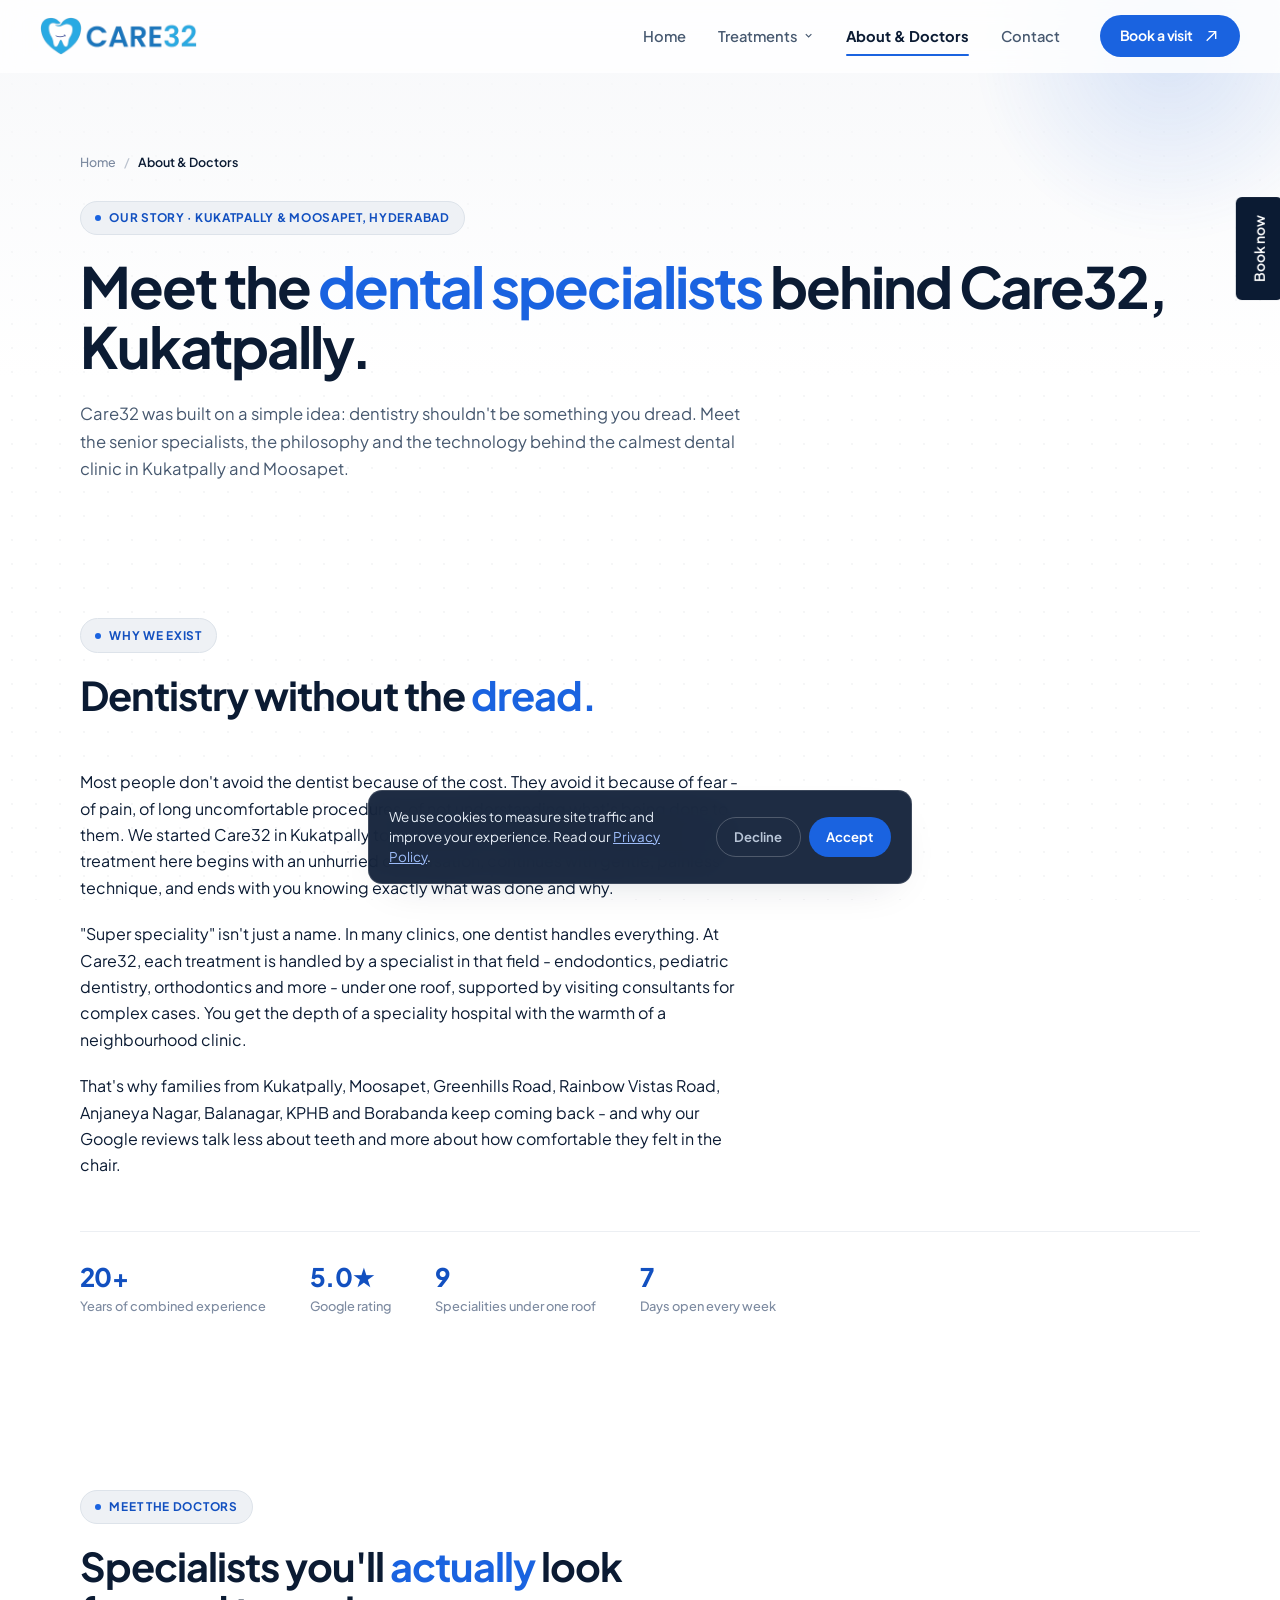
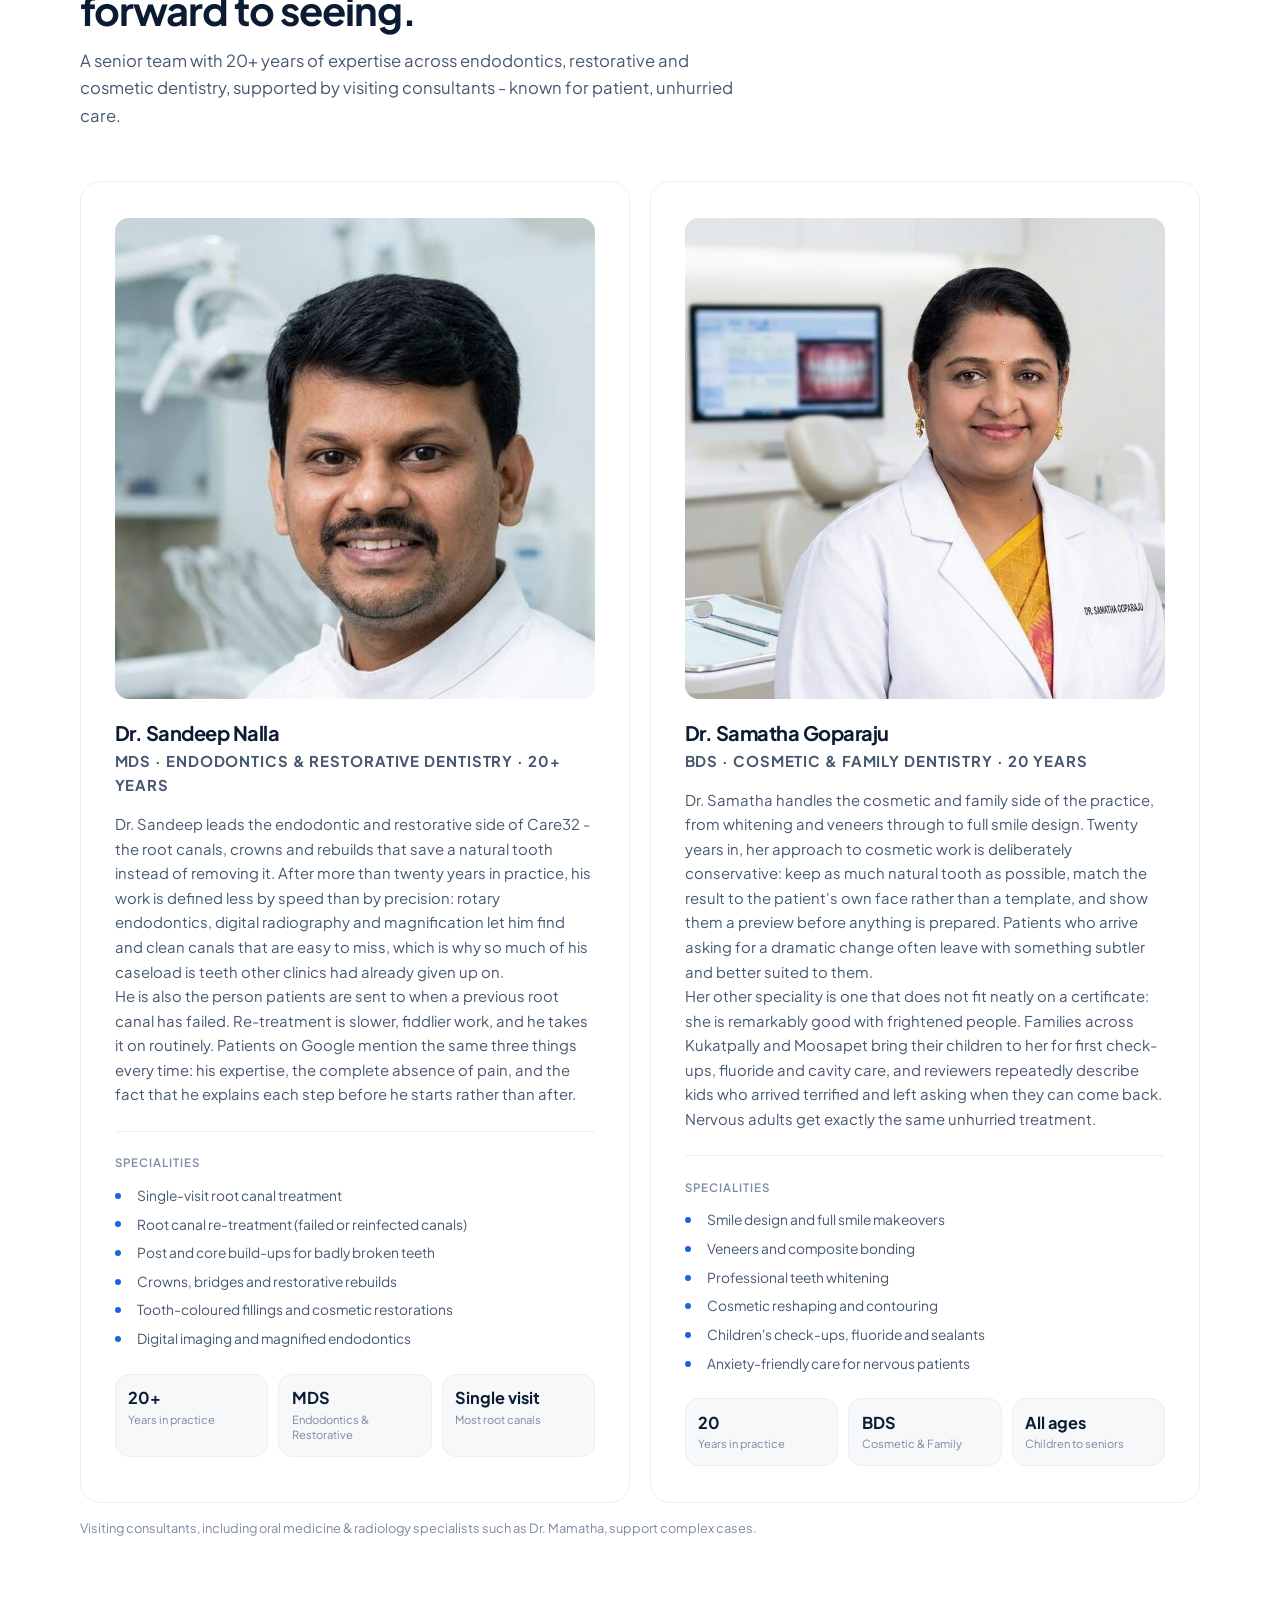
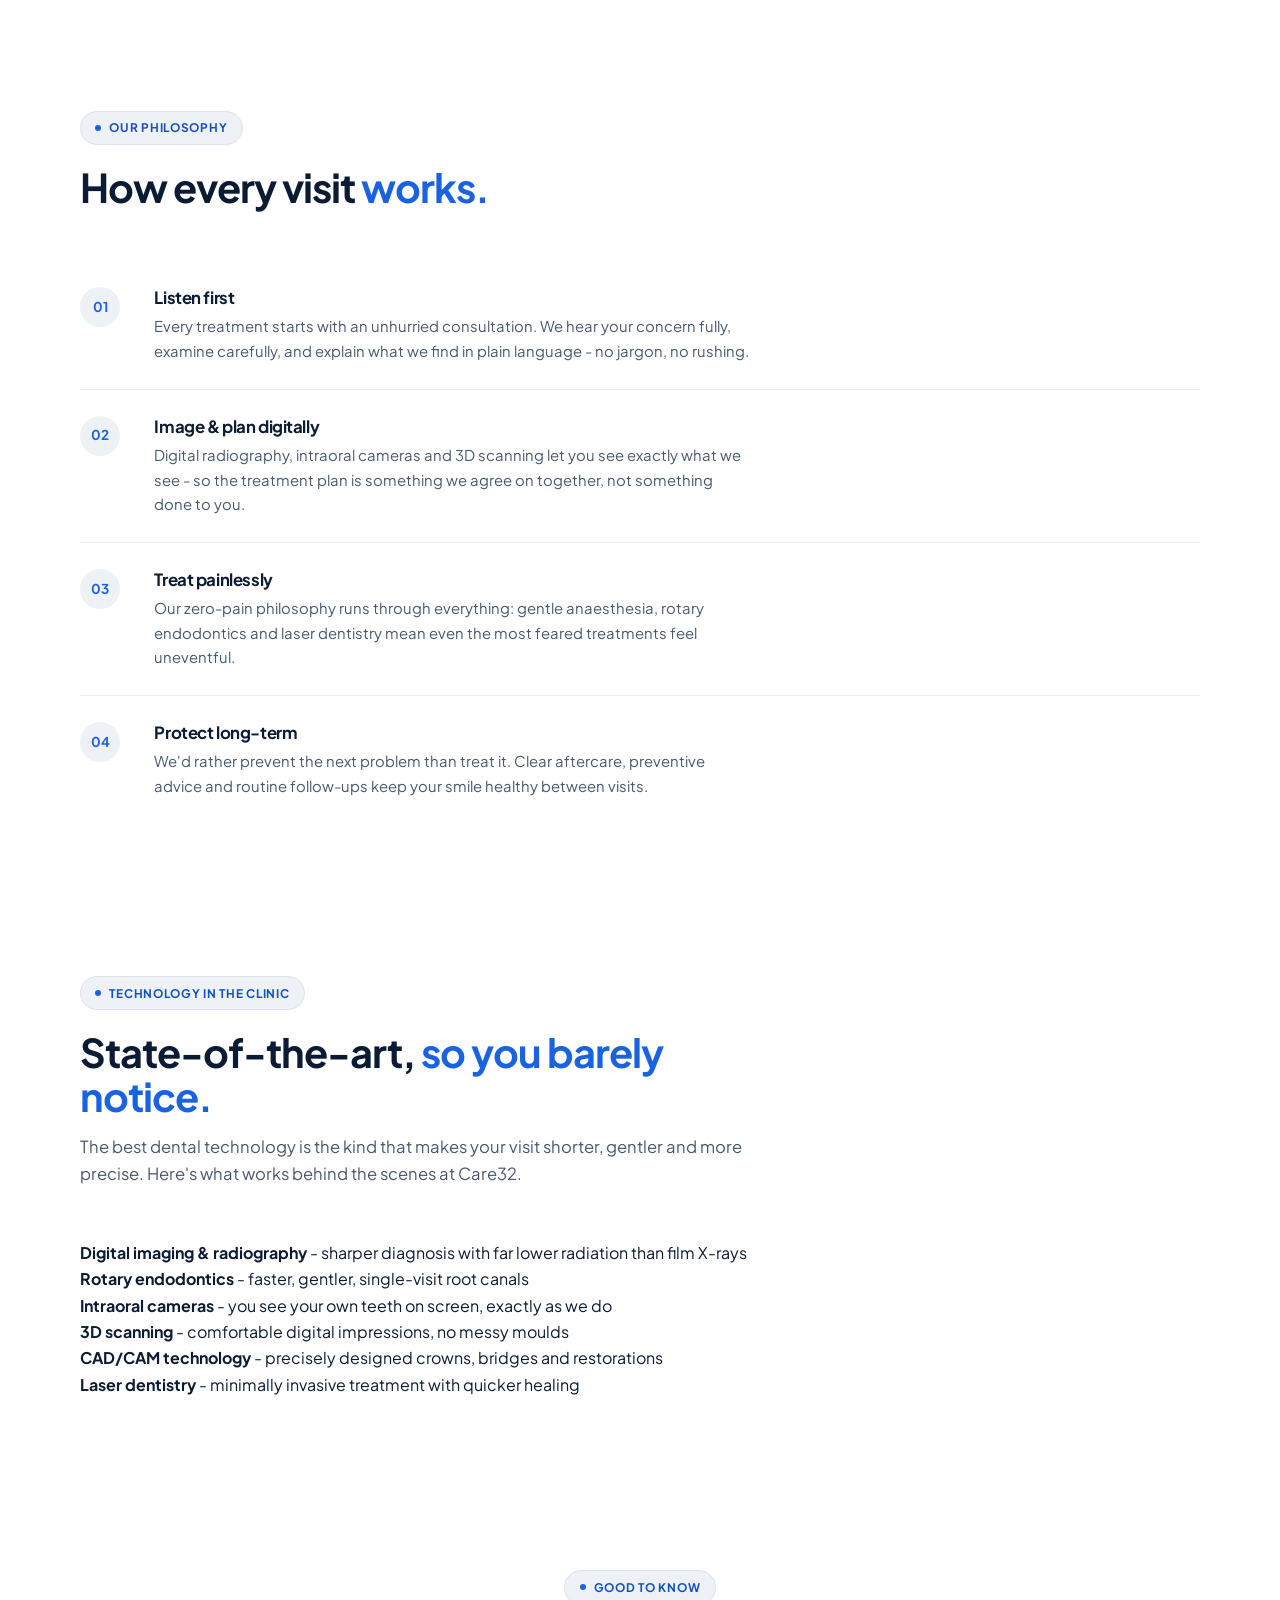
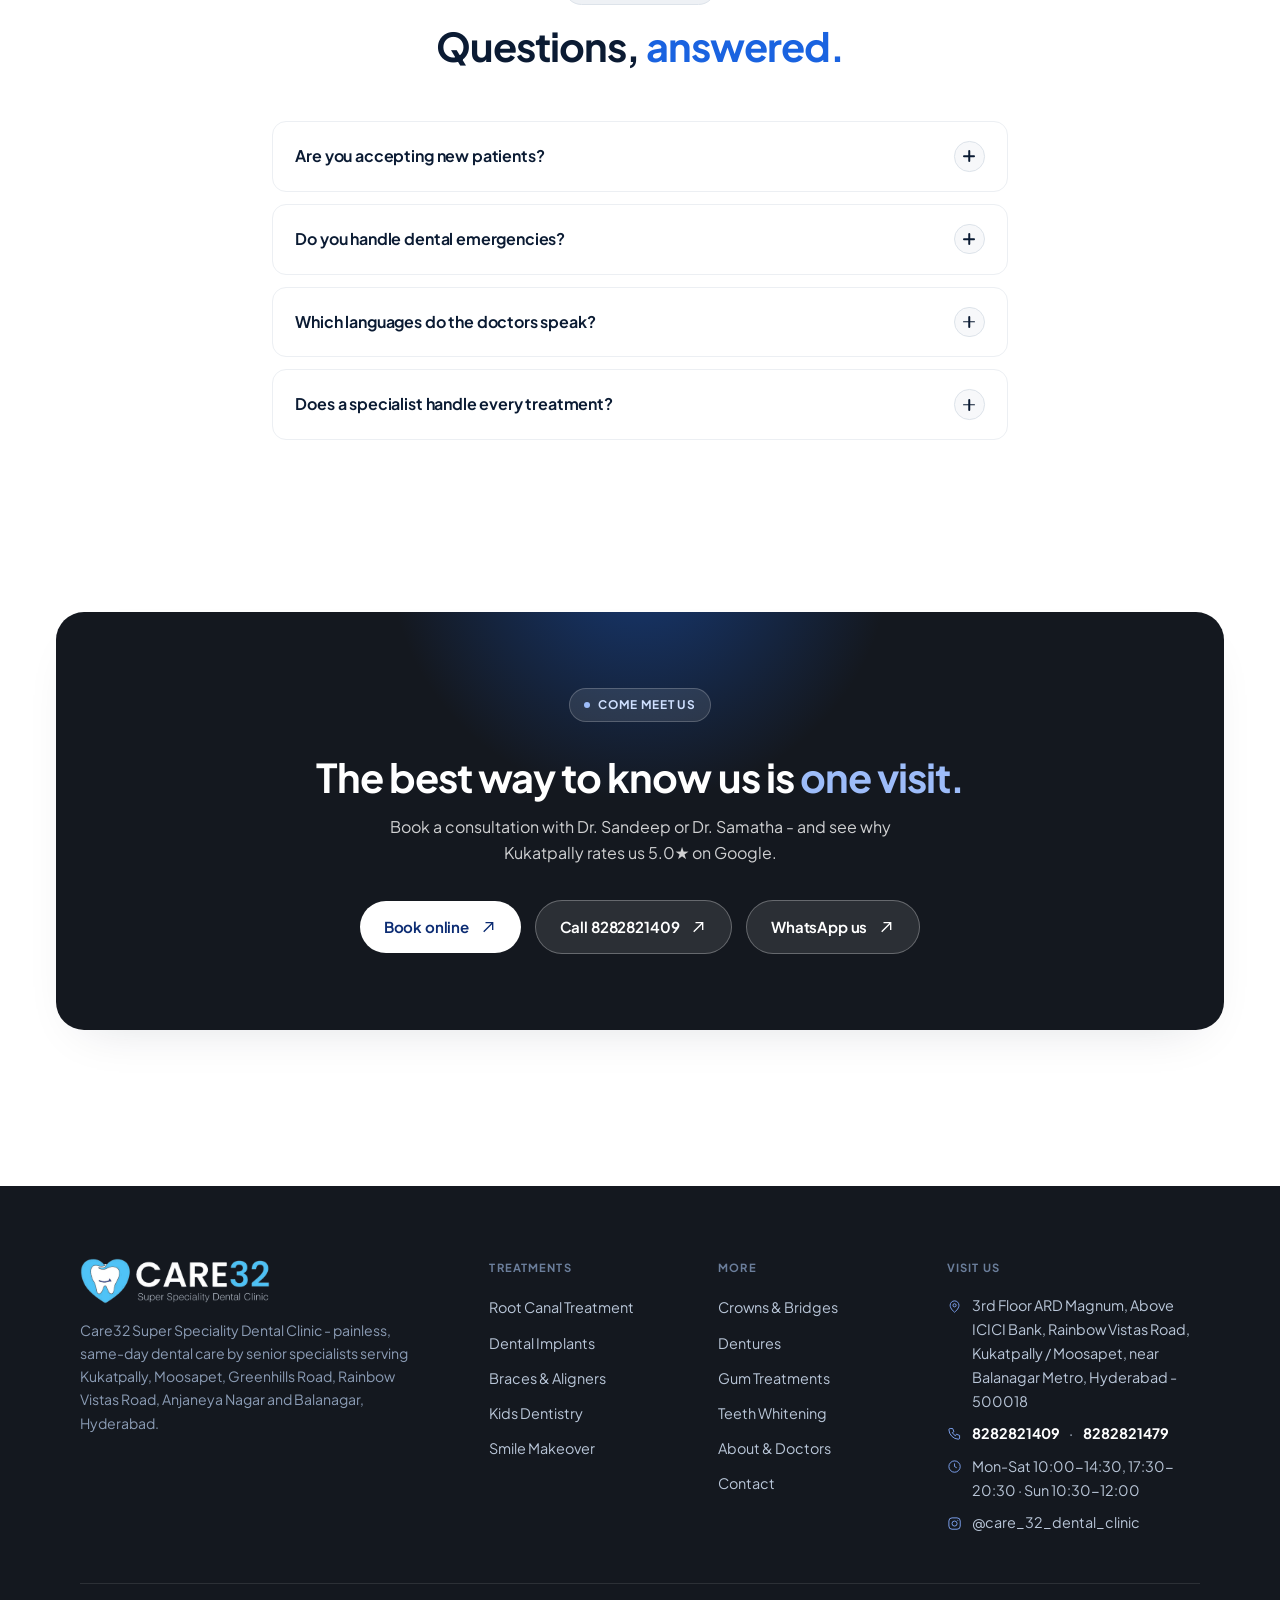
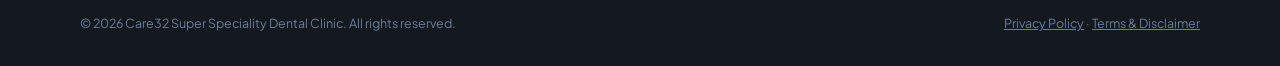
==== commit 02181b95: "Add real logo, doctor photos and genuine Google reviews Logo - Header and footer now use the real Ca" ====
--- a/website/about.html
+++ b/website/about.html
@@ -30,7 +30,7 @@
   <link rel="preconnect" href="https://fonts.googleapis.com">
   <link rel="preconnect" href="https://fonts.gstatic.com" crossorigin>
   <link href="https://fonts.googleapis.com/css2?family=Plus+Jakarta+Sans:wght@400;500;600;700;800&display=swap" rel="stylesheet">
-  <link rel="stylesheet" href="css/styles.css?v=40">
+  <link rel="stylesheet" href="css/styles.css?v=41">
   <script type="application/ld+json">
   {
     "@context": "https://schema.org",
@@ -113,7 +113,7 @@
   <!-- NAV -->
   <header class="nav-wrap">
     <nav class="nav" aria-label="Primary">
-      <a class="nav-logo" href="index.html">care<span>32</span></a>
+      <a class="nav-logo" href="index.html" aria-label="Care32 Super Speciality Dental Clinic home"><img src="assets/img/logo-care32.png?v=1" alt="Care32 Super Speciality Dental Clinic" width="660" height="160" fetchpriority="high"></a>
       <div class="nav-links">
         <a href="index.html">Home</a>
         <div class="nav-dd">
@@ -218,9 +218,8 @@
         <div class="doctor-grid" data-reveal-group>
           <div class="doctor-card" data-reveal>
             <div class="doctor-core" data-spot>
-              <!-- PHOTO: replace this monogram with <div class="doctor-photo"><img src="assets/img/dr-sandeep.jpg" alt="Dr. Sandeep, MDS, Endodontist at Care32"></div> once the real photo is supplied -->
-              <div class="doctor-avatar">Dr</div>
-              <h3>Dr. Sandeep</h3>
+              <div class="doctor-photo"><img src="assets/img/dr-sandeep.jpg?v=1" width="800" height="1000" alt="Dr. Sandeep Nalla, MDS, endodontist and restorative dentist at Care32, Kukatpally" loading="lazy"></div>
+              <h3>Dr. Sandeep Nalla</h3>
               <p class="doctor-role">MDS · Endodontics &amp; Restorative Dentistry · 20+ years</p>
               <p>Dr. Sandeep leads the endodontic and restorative side of Care32 - the root canals, crowns and rebuilds that save a natural tooth instead of removing it. After more than twenty years in practice, his work is defined less by speed than by precision: rotary endodontics, digital radiography and magnification let him find and clean canals that are easy to miss, which is why so much of his caseload is teeth other clinics had already given up on.</p>
               <p>He is also the person patients are sent to when a previous root canal has failed. Re-treatment is slower, fiddlier work, and he takes it on routinely. Patients on Google mention the same three things every time: his expertise, the complete absence of pain, and the fact that he explains each step before he starts rather than after.</p>
@@ -244,9 +243,8 @@
           </div>
           <div class="doctor-card" data-reveal>
             <div class="doctor-core" data-spot>
-              <!-- PHOTO: replace this monogram with <div class="doctor-photo"><img src="assets/img/dr-samatha.jpg" alt="Dr. Samatha, BDS, Cosmetic and Family Dentist at Care32"></div> once the real photo is supplied -->
-              <div class="doctor-avatar">Dr</div>
-              <h3>Dr. Samatha</h3>
+              <div class="doctor-photo"><img src="assets/img/dr-samatha.jpg?v=1" width="800" height="1000" alt="Dr. Samatha Goparaju, BDS, cosmetic and family dentist at Care32, Kukatpally" loading="lazy"></div>
+              <h3>Dr. Samatha Goparaju</h3>
               <p class="doctor-role">BDS · Cosmetic &amp; Family Dentistry · 20 years</p>
               <p>Dr. Samatha handles the cosmetic and family side of the practice, from whitening and veneers through to full smile design. Twenty years in, her approach to cosmetic work is deliberately conservative: keep as much natural tooth as possible, match the result to the patient's own face rather than a template, and show them a preview before anything is prepared. Patients who arrive asking for a dramatic change often leave with something subtler and better suited to them.</p>
               <p>Her other speciality is one that does not fit neatly on a certificate: she is remarkably good with frightened people. Families across Kukatpally and Moosapet bring their children to her for first check-ups, fluoride and cavity care, and reviewers repeatedly describe kids who arrived terrified and left asking when they can come back. Nervous adults get exactly the same unhurried treatment.</p>
@@ -361,7 +359,7 @@
     <div class="container">
       <div class="footer-grid">
         <div class="footer-brand">
-          <a class="nav-logo" href="index.html">care<span>32</span></a>
+          <a class="nav-logo" href="index.html" aria-label="Care32 Super Speciality Dental Clinic home"><img src="assets/img/logo-care32-light.png?v=1" alt="Care32 Super Speciality Dental Clinic" width="520" height="126" loading="lazy"></a>
           <p>Care32 Super Speciality Dental Clinic - painless, same-day dental care by senior specialists serving Kukatpally, Moosapet, Greenhills Road, Rainbow Vistas Road, Anjaneya Nagar and Balanagar, Hyderabad.</p>
         </div>
         <div>
@@ -406,7 +404,7 @@
     <svg viewBox="0 0 24 24" fill="currentColor"><path d="M12 2a10 10 0 0 0-8.6 15.1L2 22l5-1.3A10 10 0 1 0 12 2zm5.2 14.2c-.2.6-1.3 1.2-1.8 1.2-.5.1-1 .2-3.3-.7-2.8-1.1-4.6-4-4.7-4.2-.1-.2-1.1-1.5-1.1-2.9s.7-2 1-2.3c.2-.3.5-.3.7-.3h.5c.2 0 .4 0 .6.5l.9 2.1c.1.2.1.4 0 .6l-.4.6-.5.5c-.2.2-.3.4-.1.7.2.3.8 1.4 1.8 2.2 1.3 1.1 2.3 1.5 2.6 1.6.3.1.5.1.7-.1l1-1.2c.2-.3.4-.2.7-.1l2 1c.3.1.5.2.6.4 0 .1 0 .8-.2 1.4z"/></svg>
   </a>
 
-  <script src="js/main.js?v=40" defer></script>
+  <script src="js/main.js?v=41" defer></script>
   <!-- Setmore Anywhere "Book Now" widget -->
   <script id="anywhere_book_now_script" src="https://assets.setmore.com/integration/book-now/live/v1/anywhere-book-now.js"></script>
   <button id="Anywhere_button_iframe" class="anywhere-book-now-button" style="background-color: #0B1B33; color: #fff; border: none; padding: 12px 18px; font-size: 14px; font-weight: 600; border-radius: 6px; cursor: pointer; position: fixed; right: 0; top: 25%; z-index: 80; transform: translate(30%, 0) rotate(-90deg);" data-booking-url="https://care32.setmore.com" data-new-tab="false">Book now</button>
--- a/website/css/styles.css
+++ b/website/css/styles.css
@@ -709,7 +709,7 @@
 @media (max-width: 900px) { .map-split { grid-template-columns: 1fr; } .map-frame, .map-frame iframe { min-height: 320px; } }
 
 /* ---- v4.1 Expanded doctor profiles ---- */
-.doctor-photo { width: 100%; aspect-ratio: 4 / 3; border-radius: var(--r-md); overflow: hidden; margin-bottom: 1.35rem; background: var(--bg-tint); }
+.doctor-photo { width: 100%; aspect-ratio: 1 / 1; border-radius: var(--r-md); overflow: hidden; margin-bottom: 1.35rem; background: var(--bg-tint); }
 .doctor-photo img { width: 100%; height: 100%; object-fit: cover; object-position: center top; }
 .doc-block { margin-top: 1.5rem; padding-top: 1.35rem; border-top: 1px solid var(--line); }
 .doc-block h4 { font-size: 0.72rem; letter-spacing: 0.09em; text-transform: uppercase; color: var(--slate-soft); font-weight: 600; margin-bottom: 0.85rem; }
@@ -726,3 +726,10 @@
 .doc-link svg { width: 13px; height: 13px; }
 .doc-link:hover { color: var(--blue-deep); }
 @media (max-width: 560px) { .doc-stats > div { flex: 1 1 100%; } }
+
+/* ---- v4.2 Brand logo (replaces the text wordmark) ---- */
+.nav-logo img { display: block; height: 38px; width: auto; }
+.footer .nav-logo img { height: auto; width: 190px; }
+@media (max-width: 560px) { .nav-logo img { height: 30px; } .footer .nav-logo img { width: 165px; } }
+.doctor-avatar.has-photo { background: var(--bg-tint); padding: 0; overflow: hidden; width: 4.6rem; height: 4.6rem; }
+.doctor-avatar.has-photo img { width: 100%; height: 100%; object-fit: cover; object-position: center 22%; }
